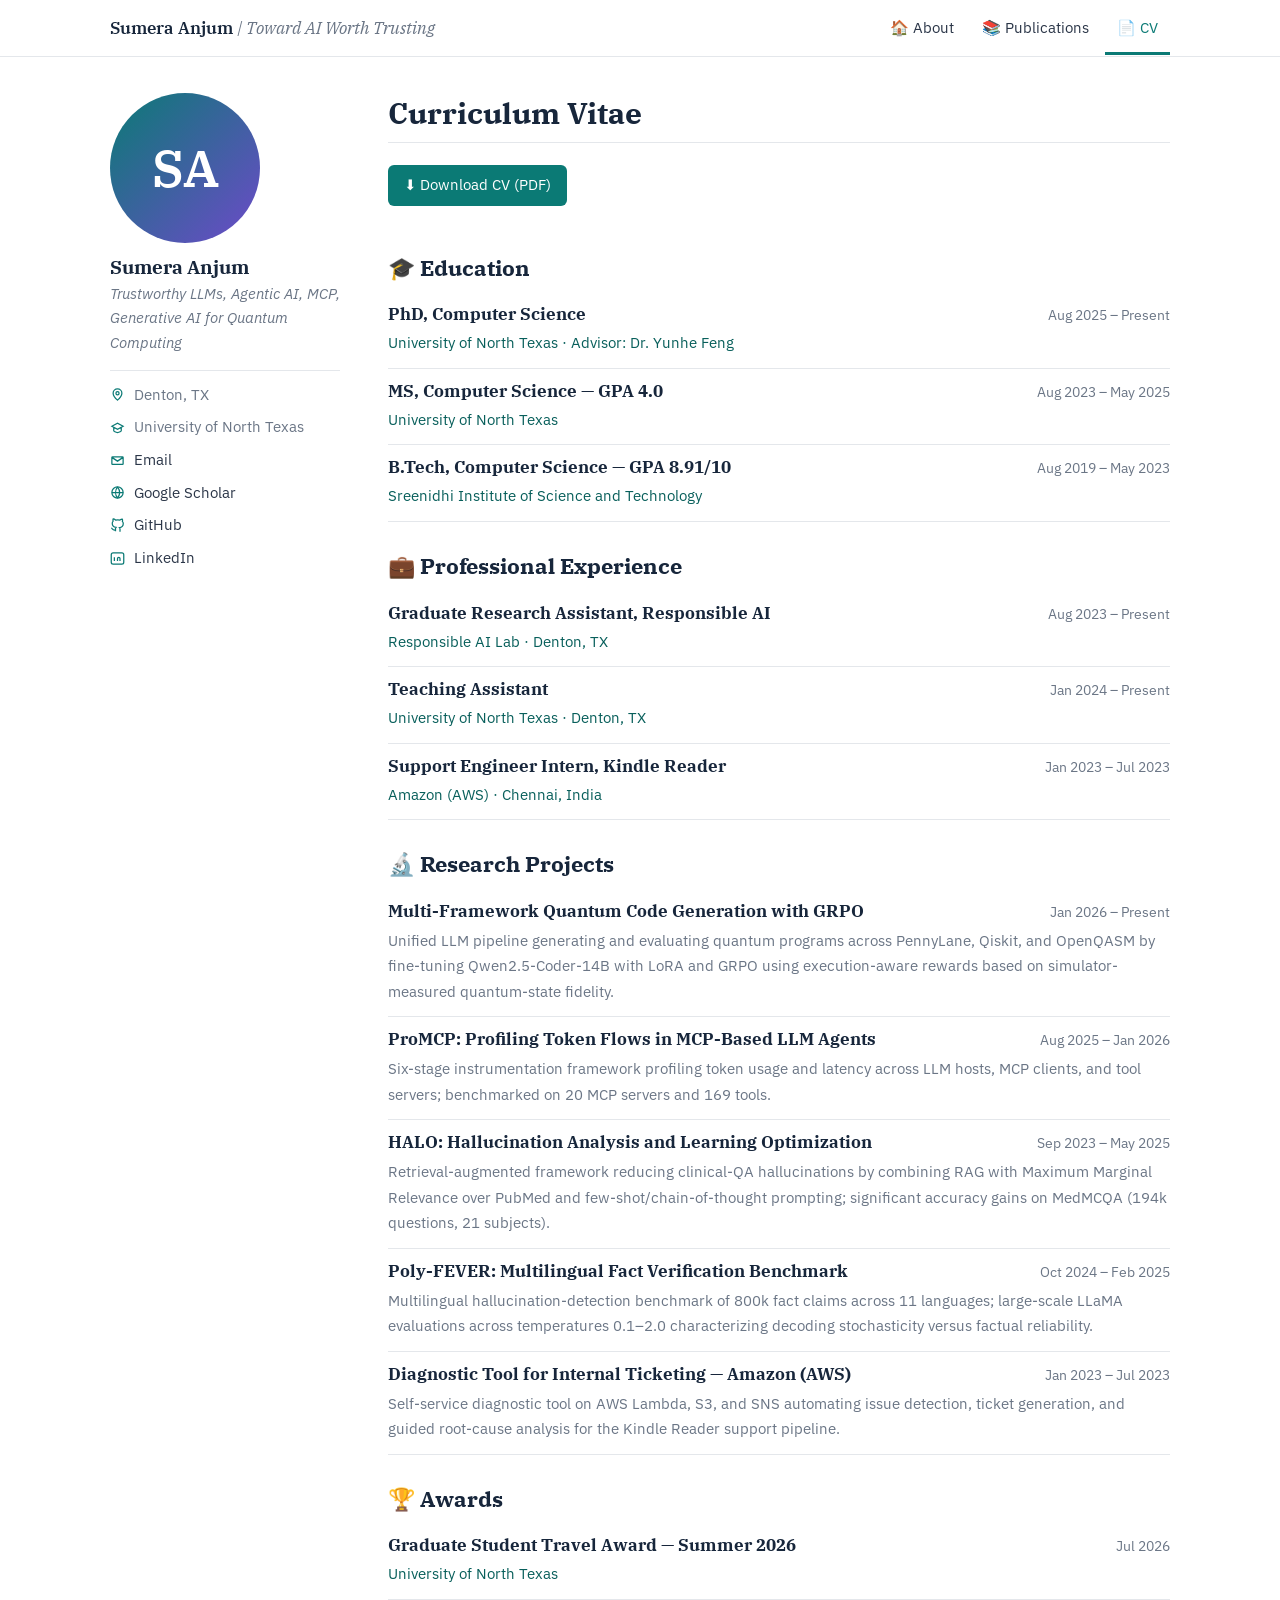
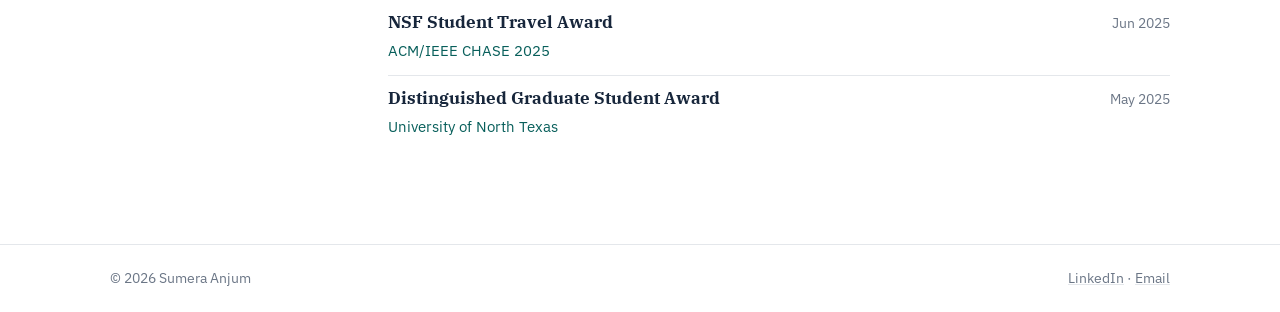
==== cv.html @ e19bd9b8 "Add files via upload" ====
<!DOCTYPE html>
<html lang="en">
<head>
<meta charset="UTF-8">
<meta name="viewport" content="width=device-width, initial-scale=1.0">
<title>CV — Sumera Anjum</title>
<link rel="preconnect" href="https://fonts.googleapis.com">
<link rel="preconnect" href="https://fonts.gstatic.com" crossorigin>
<link href="https://fonts.googleapis.com/css2?family=IBM+Plex+Serif:ital,wght@0,500;0,600;1,500&family=IBM+Plex+Sans:ital,wght@0,400;0,500;0,600;1,400&display=swap" rel="stylesheet">
<link rel="stylesheet" href="style.css">
</head>
<body>

<header class="masthead">
  <div class="masthead-inner">
    <a class="site-title" href="index.html">Sumera Anjum <span class="motto">| Toward AI Worth Trusting</span></a>
    <nav>
      <a href="index.html">🏠 About</a>
      <a href="publications.html">📚 Publications</a>
      <a href="cv.html" class="current">📄 CV</a>
    </nav>
  </div>
</header>

<div class="page">

  <aside class="author">
    <div class="avatar">SA</div>
    <h2>Sumera Anjum</h2>
    <p class="bio">Trustworthy LLMs, Agentic AI, MCP, Generative AI for Quantum Computing</p>
    <ul class="links">
      <li><svg viewBox="0 0 24 24"><path d="M12 21s7-6.1 7-11a7 7 0 10-14 0c0 4.9 7 11 7 11z"/><circle cx="12" cy="10" r="2.5"/></svg>Denton, TX</li>
      <li><svg viewBox="0 0 24 24"><path d="M3 10l9-5 9 5-9 5-9-5zM6 12v5c0 1 3 3 6 3s6-2 6-3v-5"/></svg>University of North Texas</li>
      <li><svg viewBox="0 0 24 24"><path d="M3 7l9 6 9-6M3 7v10a1 1 0 001 1h16a1 1 0 001-1V7M3 7a1 1 0 011-1h16a1 1 0 011 1"/></svg><a href="mailto:sumeraanjum@my.unt.edu">Email</a></li>
      <li><svg viewBox="0 0 24 24"><circle cx="12" cy="12" r="9"/><path d="M12 3a15 15 0 010 18M12 3a15 15 0 000 18M3 12h18"/></svg><a href="#">Google Scholar</a></li>
      <li><svg viewBox="0 0 24 24"><path d="M9 19c-5 1.5-5-2.5-7-3m14 6v-3.9a3.4 3.4 0 00-.9-2.6c3-.3 6.1-1.5 6.1-6.6a5.1 5.1 0 00-1.4-3.5 4.8 4.8 0 00-.1-3.5s-1.2-.4-3.8 1.4a13 13 0 00-7 0C6.3 1 5.1 1.4 5.1 1.4a4.8 4.8 0 00-.1 3.5A5.1 5.1 0 003.6 8.4c0 5.1 3.1 6.3 6.1 6.6a3.4 3.4 0 00-.9 2.6V21"/></svg><a href="#">GitHub</a></li>
      <li><svg viewBox="0 0 24 24"><rect x="2" y="3" width="20" height="18" rx="3"/><path d="M7 10v6M7 7h.01M12 16v-4a2 2 0 014 0v4"/></svg><a href="https://www.linkedin.com/in/sumera-anjum-30345b1b0/">LinkedIn</a></li>
    </ul>
  </aside>

  <main>
    <h1>Curriculum Vitae</h1>
    <a class="btn" href="files/Sumera_Anjum_CV.pdf">⬇ Download CV (PDF)</a>

    <h2>🎓 Education</h2>
    <div class="cv-item">
      <div class="cv-head"><h3>PhD, Computer Science</h3><span class="when">Aug 2025 – Present</span></div>
      <p class="where">University of North Texas · Advisor: Dr. Yunhe Feng</p>
    </div>
    <div class="cv-item">
      <div class="cv-head"><h3>MS, Computer Science — GPA 4.0</h3><span class="when">Aug 2023 – May 2025</span></div>
      <p class="where">University of North Texas</p>
    </div>
    <div class="cv-item">
      <div class="cv-head"><h3>B.Tech, Computer Science — GPA 8.91/10</h3><span class="when">Aug 2019 – May 2023</span></div>
      <p class="where">Sreenidhi Institute of Science and Technology</p>
    </div>

    <h2>💼 Professional Experience</h2>
    <div class="cv-item">
      <div class="cv-head"><h3>Graduate Research Assistant, Responsible AI</h3><span class="when">Aug 2023 – Present</span></div>
      <p class="where">Responsible AI Lab · Denton, TX</p>
    </div>
    <div class="cv-item">
      <div class="cv-head"><h3>Teaching Assistant</h3><span class="when">Jan 2024 – Present</span></div>
      <p class="where">University of North Texas · Denton, TX</p>
    </div>
    <div class="cv-item">
      <div class="cv-head"><h3>Support Engineer Intern, Kindle Reader</h3><span class="when">Jan 2023 – Jul 2023</span></div>
      <p class="where">Amazon (AWS) · Chennai, India</p>
    </div>

    <h2>🔬 Research Projects</h2>
    <div class="cv-item">
      <div class="cv-head"><h3>Multi-Framework Quantum Code Generation with GRPO</h3><span class="when">Jan 2026 – Present</span></div>
      <p>Unified LLM pipeline generating and evaluating quantum programs across PennyLane, Qiskit, and OpenQASM by fine-tuning Qwen2.5-Coder-14B with LoRA and GRPO using execution-aware rewards based on simulator-measured quantum-state fidelity.</p>
    </div>
    <div class="cv-item">
      <div class="cv-head"><h3>ProMCP: Profiling Token Flows in MCP-Based LLM Agents</h3><span class="when">Aug 2025 – Jan 2026</span></div>
      <p>Six-stage instrumentation framework profiling token usage and latency across LLM hosts, MCP clients, and tool servers; benchmarked on 20 MCP servers and 169 tools.</p>
    </div>
    <div class="cv-item">
      <div class="cv-head"><h3>HALO: Hallucination Analysis and Learning Optimization</h3><span class="when">Sep 2023 – May 2025</span></div>
      <p>Retrieval-augmented framework reducing clinical-QA hallucinations by combining RAG with Maximum Marginal Relevance over PubMed and few-shot/chain-of-thought prompting; significant accuracy gains on MedMCQA (194k questions, 21 subjects).</p>
    </div>
    <div class="cv-item">
      <div class="cv-head"><h3>Poly-FEVER: Multilingual Fact Verification Benchmark</h3><span class="when">Oct 2024 – Feb 2025</span></div>
      <p>Multilingual hallucination-detection benchmark of 800k fact claims across 11 languages; large-scale LLaMA evaluations across temperatures 0.1–2.0 characterizing decoding stochasticity versus factual reliability.</p>
    </div>
    <div class="cv-item">
      <div class="cv-head"><h3>Diagnostic Tool for Internal Ticketing — Amazon (AWS)</h3><span class="when">Jan 2023 – Jul 2023</span></div>
      <p>Self-service diagnostic tool on AWS Lambda, S3, and SNS automating issue detection, ticket generation, and guided root-cause analysis for the Kindle Reader support pipeline.</p>
    </div>

    <h2>🏆 Awards</h2>
    <div class="cv-item">
      <div class="cv-head"><h3>Graduate Student Travel Award — Summer 2026</h3><span class="when">Jul 2026</span></div>
      <p class="where">University of North Texas</p>
    </div>
    <div class="cv-item">
      <div class="cv-head"><h3>NSF Student Travel Award</h3><span class="when">Jun 2025</span></div>
      <p class="where">ACM/IEEE CHASE 2025</p>
    </div>
    <div class="cv-item">
      <div class="cv-head"><h3>Distinguished Graduate Student Award</h3><span class="when">May 2025</span></div>
      <p class="where">University of North Texas</p>
    </div>
  </main>
</div>

<footer>
  <div class="footer-inner">
    <span>© 2026 Sumera Anjum</span>
    <span><a href="https://www.linkedin.com/in/sumera-anjum-30345b1b0/">LinkedIn</a> · <a href="mailto:sumeraanjum@my.unt.edu">Email</a></span>
  </div>
</footer>

</body>
</html>
---- style.css ----
/* =========================================================
   AcademicPages-style layout, restyled for Sumera Anjum
   Palette: ink #17263B · teal #0B7A75 · violet #6D4AC9
   Type: IBM Plex Serif (headings) · IBM Plex Sans (body)
   ========================================================= */
:root{
  --ink:#17263B;
  --text:#2B3648;
  --muted:#6B7686;
  --line:#E4E7EB;
  --accent:#0B7A75;
  --accent-dark:#085F5B;
  --violet:#6D4AC9;
  --bg:#FFFFFF;
}
*{box-sizing:border-box;margin:0;padding:0}
html{scroll-behavior:smooth}
body{
  font-family:'IBM Plex Sans',-apple-system,system-ui,sans-serif;
  color:var(--text);background:var(--bg);
  font-size:16px;line-height:1.7;
}
a{color:var(--accent);text-decoration:none}
a:hover{color:var(--accent-dark);text-decoration:underline}
a:focus-visible{outline:2px solid var(--violet);outline-offset:2px;border-radius:2px}
h1,h2,h3{font-family:'IBM Plex Serif',Georgia,serif;color:var(--ink);line-height:1.3}

/* ---------- masthead (top nav) ---------- */
.masthead{border-bottom:1px solid var(--line);position:sticky;top:0;background:rgba(255,255,255,.95);backdrop-filter:blur(6px);z-index:20}
.masthead-inner{max-width:1100px;margin:0 auto;padding:0 20px;display:flex;align-items:center;flex-wrap:wrap;min-height:56px}
.site-title{font-family:'IBM Plex Serif',serif;font-weight:600;font-size:17px;color:var(--ink);margin-right:auto;padding:12px 0}
.site-title:hover{color:var(--accent);text-decoration:none}
.site-title .motto{color:var(--muted);font-weight:400;font-style:italic}
.masthead nav{display:flex;gap:4px;flex-wrap:wrap}
.masthead nav a{color:var(--text);font-size:15px;padding:14px 12px;display:block}
.masthead nav a:hover{color:var(--accent);text-decoration:none}
.masthead nav a.current{color:var(--accent);box-shadow:inset 0 -3px 0 var(--accent)}

/* ---------- page grid: sidebar + content ---------- */
.page{max-width:1100px;margin:0 auto;padding:36px 20px 72px;
  display:grid;grid-template-columns:230px 1fr;gap:48px;align-items:start}
@media(max-width:800px){.page{grid-template-columns:1fr;gap:32px}}

/* ---------- author sidebar ---------- */
.author{position:sticky;top:80px;font-size:14.5px}
@media(max-width:800px){.author{position:static;display:grid;grid-template-columns:auto 1fr;gap:0 20px;align-items:center}
  .author .links{grid-column:1/-1}}
.author .avatar{width:150px;height:150px;border-radius:50%;overflow:hidden;margin-bottom:12px;
  background:linear-gradient(135deg,var(--accent),var(--violet));
  display:flex;align-items:center;justify-content:center;
  color:#fff;font-family:'IBM Plex Serif',serif;font-size:52px;font-weight:600}
.author .avatar img{width:100%;height:100%;object-fit:cover;display:block}
.author h2{font-size:19px;margin-bottom:2px}
.author .bio{color:var(--muted);font-style:italic;margin-bottom:14px}
.author .links{list-style:none;border-top:1px solid var(--line);padding-top:12px;display:grid;gap:8px}
.author .links li{display:flex;gap:9px;align-items:center;color:var(--muted)}
.author .links svg{width:15px;height:15px;flex:none;stroke:var(--accent);fill:none;stroke-width:2}
.author .links a{color:var(--text)}
.author .links a:hover{color:var(--accent)}

/* ---------- content ---------- */
main h1{font-size:30px;margin-bottom:18px;padding-bottom:10px;border-bottom:1px solid var(--line)}
main h2{font-size:22px;margin:30px 0 10px}
main h2 .emoji{margin-right:6px}
main p{margin-bottom:14px}
main strong{color:var(--ink)}
main em{color:var(--muted)}
blockquote{border-left:3px solid var(--violet);padding:6px 16px;color:var(--muted);font-style:italic;margin:22px 0;background:#FAF9FD;border-radius:0 6px 6px 0}

/* news list */
ul.news{list-style:none;display:grid;gap:9px;margin:8px 0 4px}
ul.news li{padding-left:2px}
ul.news b{color:var(--ink)}

/* publications */
.pub{border:1px solid var(--line);border-left:4px solid var(--accent);border-radius:6px;padding:16px 18px;margin-bottom:14px}
.pub.preprint{border-left-color:var(--violet)}
.pub.review{border-left-color:#B8C0CA}
.pub h3{font-size:17px;margin-bottom:4px}
.pub .authors{font-size:14.5px;color:var(--muted)}
.pub .authors b{color:var(--ink)}
.pub .venue{font-size:13.5px;color:var(--accent-dark);font-weight:600;margin-top:4px}
.pub.preprint .venue{color:var(--violet)}
.pub.review .venue{color:var(--muted)}

/* cv page */
.cv-item{padding:12px 0;border-bottom:1px solid var(--line)}
.cv-item:last-child{border-bottom:none}
.cv-head{display:flex;justify-content:space-between;gap:14px;flex-wrap:wrap;align-items:baseline}
.cv-item h3{font-size:16.5px}
.cv-item .when{font-size:13.5px;color:var(--muted);white-space:nowrap}
.cv-item .where{font-size:14.5px;color:var(--accent-dark)}
.cv-item p{font-size:15px;color:var(--muted);margin:4px 0 0}
.btn{display:inline-block;background:var(--accent);color:#fff;padding:8px 16px;border-radius:6px;font-size:14.5px;margin:4px 0 18px}
.btn:hover{background:var(--accent-dark);color:#fff;text-decoration:none}

/* ---------- footer ---------- */
footer{border-top:1px solid var(--line);margin-top:20px}
.footer-inner{max-width:1100px;margin:0 auto;padding:22px 20px;font-size:13.5px;color:var(--muted);
  display:flex;justify-content:space-between;gap:12px;flex-wrap:wrap}
footer a{color:var(--muted);text-decoration:underline;text-decoration-color:var(--line)}
footer a:hover{color:var(--accent)}
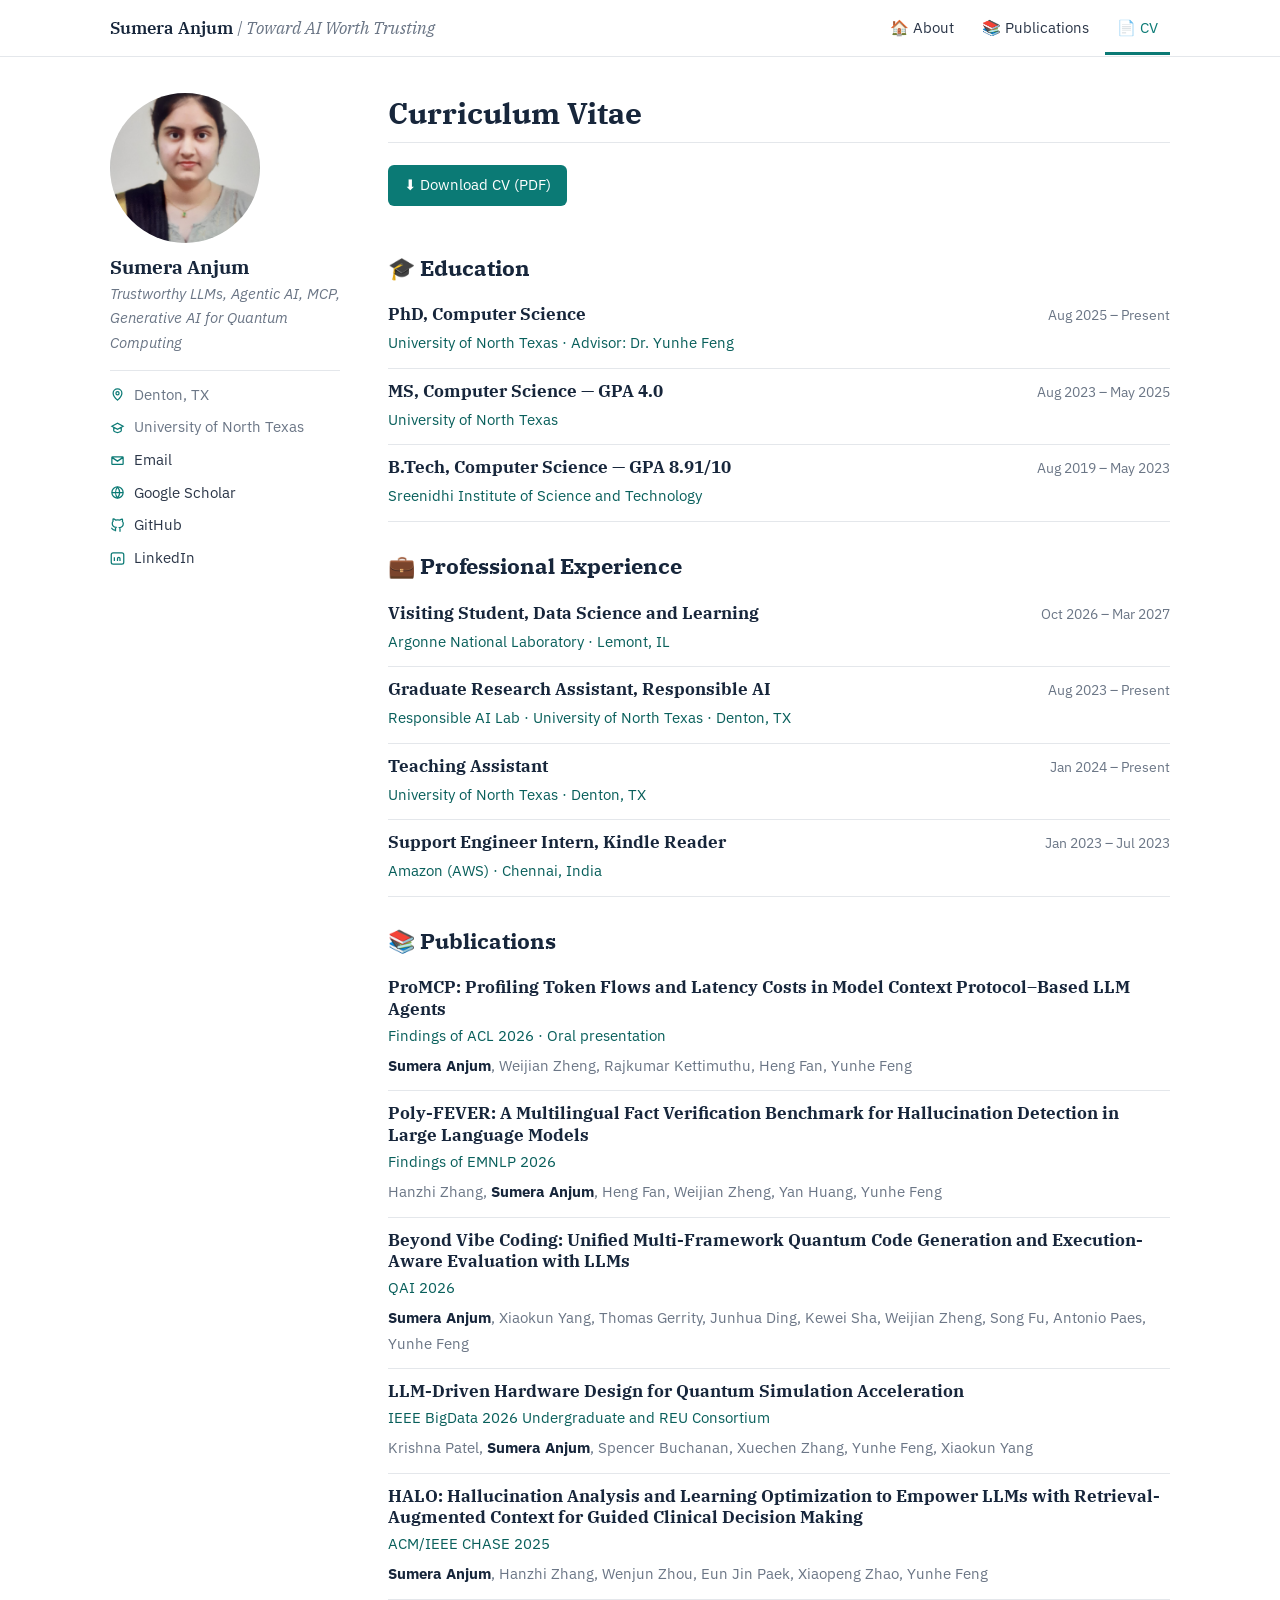
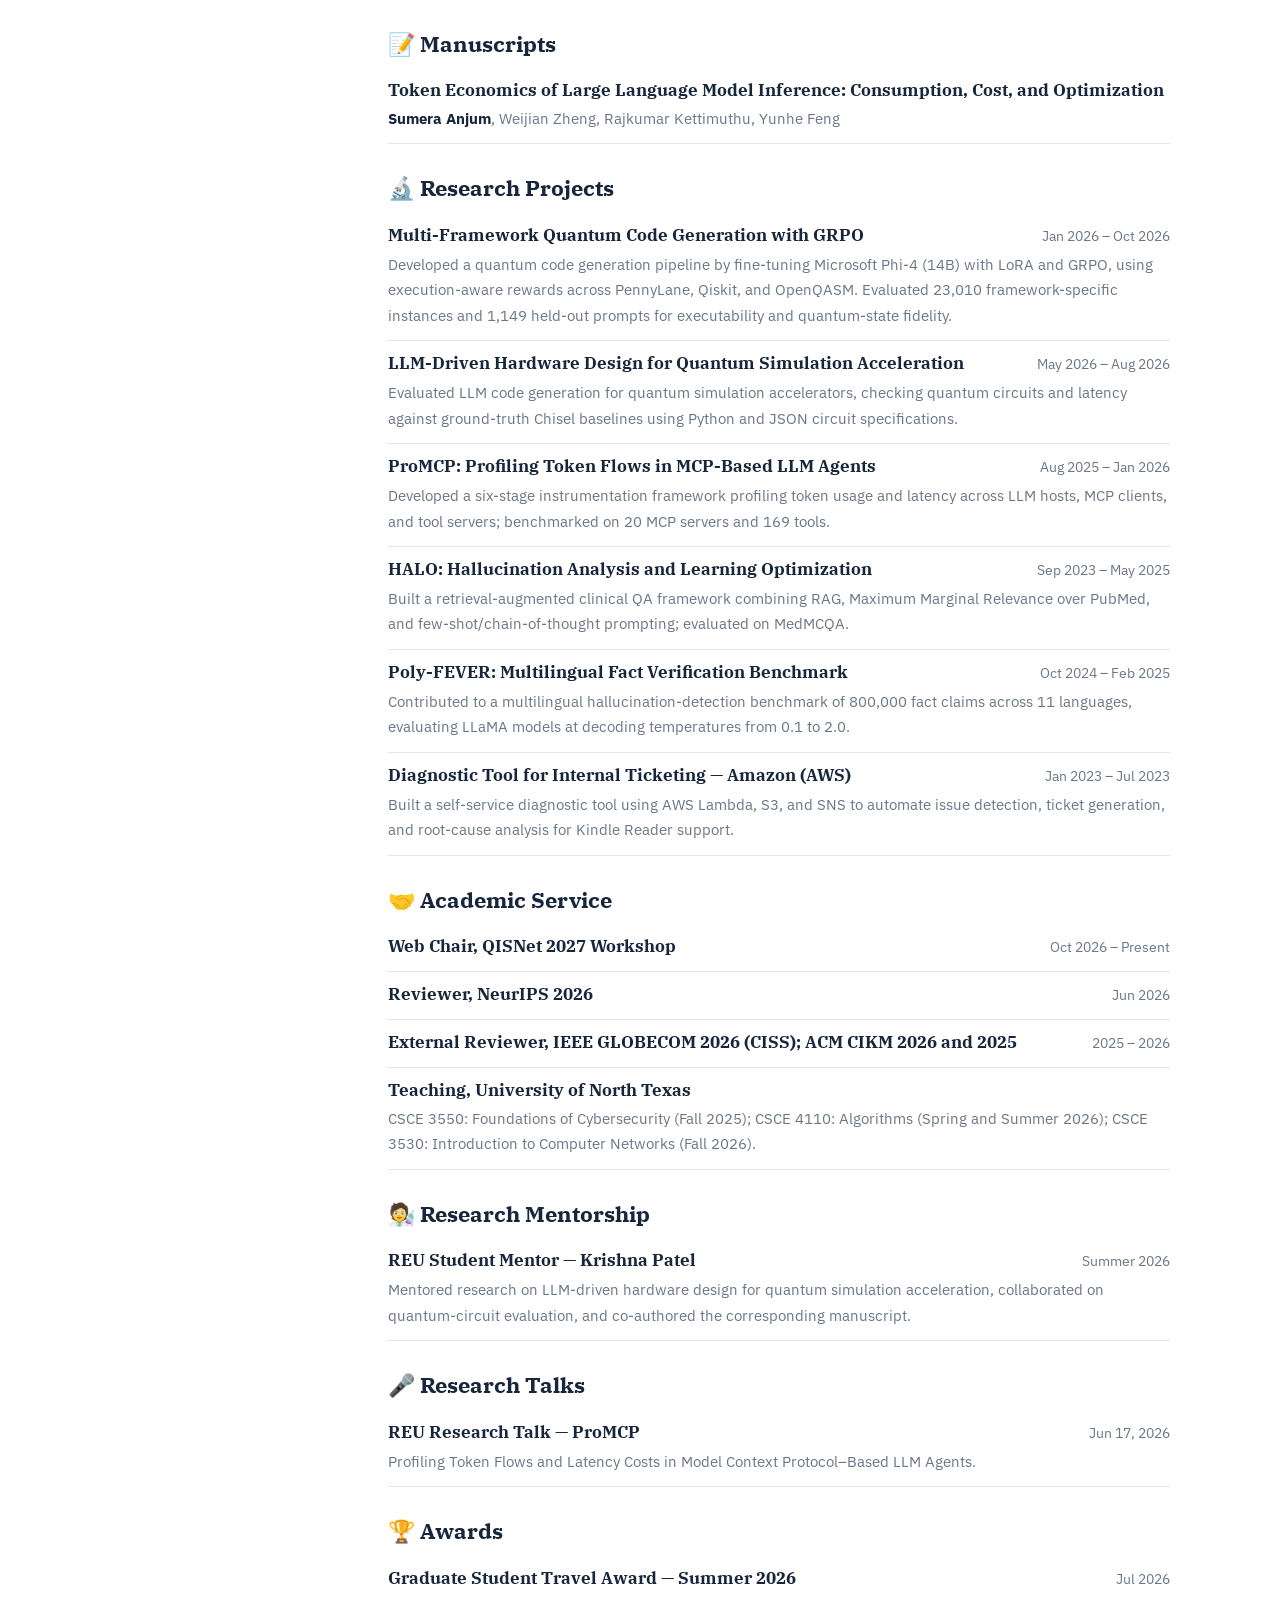
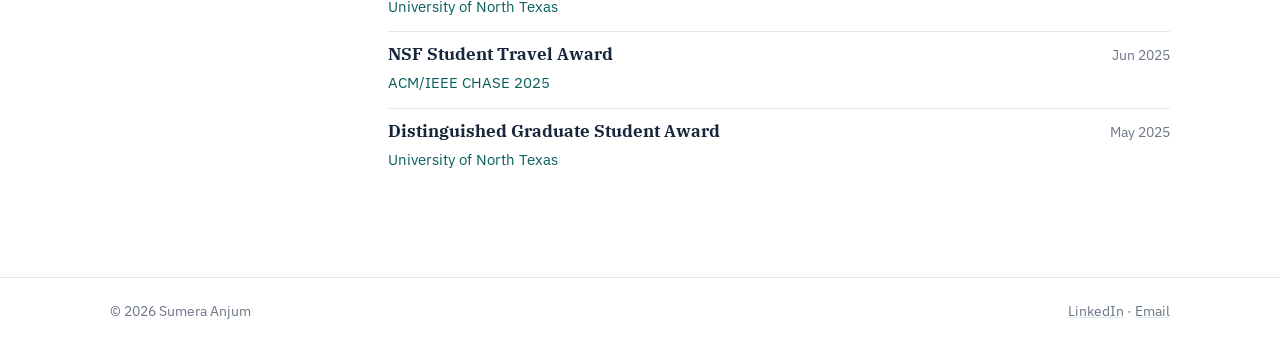
==== commit 39d84bad: "Revise CV with recent updates and new sections Updated the CV with new professional experience, publ" ====
--- a/cv.html
+++ b/cv.html
@@ -10,110 +10,59 @@
 <link rel="stylesheet" href="style.css">
 </head>
 <body>
-
-<header class="masthead">
-  <div class="masthead-inner">
-    <a class="site-title" href="index.html">Sumera Anjum <span class="motto">| Toward AI Worth Trusting</span></a>
-    <nav>
-      <a href="index.html">🏠 About</a>
-      <a href="publications.html">📚 Publications</a>
-      <a href="cv.html" class="current">📄 CV</a>
-    </nav>
-  </div>
-</header>
-
+<header class="masthead"><div class="masthead-inner"><a class="site-title" href="index.html">Sumera Anjum <span class="motto">| Toward AI Worth Trusting</span></a><nav><a href="index.html">🏠 About</a><a href="publications.html">📚 Publications</a><a href="cv.html" class="current">📄 CV</a></nav></div></header>
 <div class="page">
-
-  <aside class="author">
-    <div class="avatar">SA</div>
-    <h2>Sumera Anjum</h2>
-    <p class="bio">Trustworthy LLMs, Agentic AI, MCP, Generative AI for Quantum Computing</p>
-    <ul class="links">
-      <li><svg viewBox="0 0 24 24"><path d="M12 21s7-6.1 7-11a7 7 0 10-14 0c0 4.9 7 11 7 11z"/><circle cx="12" cy="10" r="2.5"/></svg>Denton, TX</li>
-      <li><svg viewBox="0 0 24 24"><path d="M3 10l9-5 9 5-9 5-9-5zM6 12v5c0 1 3 3 6 3s6-2 6-3v-5"/></svg>University of North Texas</li>
-      <li><svg viewBox="0 0 24 24"><path d="M3 7l9 6 9-6M3 7v10a1 1 0 001 1h16a1 1 0 001-1V7M3 7a1 1 0 011-1h16a1 1 0 011 1"/></svg><a href="mailto:sumeraanjum@my.unt.edu">Email</a></li>
-      <li><svg viewBox="0 0 24 24"><circle cx="12" cy="12" r="9"/><path d="M12 3a15 15 0 010 18M12 3a15 15 0 000 18M3 12h18"/></svg><a href="#">Google Scholar</a></li>
-      <li><svg viewBox="0 0 24 24"><path d="M9 19c-5 1.5-5-2.5-7-3m14 6v-3.9a3.4 3.4 0 00-.9-2.6c3-.3 6.1-1.5 6.1-6.6a5.1 5.1 0 00-1.4-3.5 4.8 4.8 0 00-.1-3.5s-1.2-.4-3.8 1.4a13 13 0 00-7 0C6.3 1 5.1 1.4 5.1 1.4a4.8 4.8 0 00-.1 3.5A5.1 5.1 0 003.6 8.4c0 5.1 3.1 6.3 6.1 6.6a3.4 3.4 0 00-.9 2.6V21"/></svg><a href="#">GitHub</a></li>
-      <li><svg viewBox="0 0 24 24"><rect x="2" y="3" width="20" height="18" rx="3"/><path d="M7 10v6M7 7h.01M12 16v-4a2 2 0 014 0v4"/></svg><a href="https://www.linkedin.com/in/sumera-anjum-30345b1b0/">LinkedIn</a></li>
-    </ul>
-  </aside>
-
-  <main>
-    <h1>Curriculum Vitae</h1>
-    <a class="btn" href="files/Sumera_Anjum_CV.pdf">⬇ Download CV (PDF)</a>
-
-    <h2>🎓 Education</h2>
-    <div class="cv-item">
-      <div class="cv-head"><h3>PhD, Computer Science</h3><span class="when">Aug 2025 – Present</span></div>
-      <p class="where">University of North Texas · Advisor: Dr. Yunhe Feng</p>
-    </div>
-    <div class="cv-item">
-      <div class="cv-head"><h3>MS, Computer Science — GPA 4.0</h3><span class="when">Aug 2023 – May 2025</span></div>
-      <p class="where">University of North Texas</p>
-    </div>
-    <div class="cv-item">
-      <div class="cv-head"><h3>B.Tech, Computer Science — GPA 8.91/10</h3><span class="when">Aug 2019 – May 2023</span></div>
-      <p class="where">Sreenidhi Institute of Science and Technology</p>
-    </div>
-
-    <h2>💼 Professional Experience</h2>
-    <div class="cv-item">
-      <div class="cv-head"><h3>Graduate Research Assistant, Responsible AI</h3><span class="when">Aug 2023 – Present</span></div>
-      <p class="where">Responsible AI Lab · Denton, TX</p>
-    </div>
-    <div class="cv-item">
-      <div class="cv-head"><h3>Teaching Assistant</h3><span class="when">Jan 2024 – Present</span></div>
-      <p class="where">University of North Texas · Denton, TX</p>
-    </div>
-    <div class="cv-item">
-      <div class="cv-head"><h3>Support Engineer Intern, Kindle Reader</h3><span class="when">Jan 2023 – Jul 2023</span></div>
-      <p class="where">Amazon (AWS) · Chennai, India</p>
-    </div>
-
-    <h2>🔬 Research Projects</h2>
-    <div class="cv-item">
-      <div class="cv-head"><h3>Multi-Framework Quantum Code Generation with GRPO</h3><span class="when">Jan 2026 – Present</span></div>
-      <p>Unified LLM pipeline generating and evaluating quantum programs across PennyLane, Qiskit, and OpenQASM by fine-tuning Qwen2.5-Coder-14B with LoRA and GRPO using execution-aware rewards based on simulator-measured quantum-state fidelity.</p>
-    </div>
-    <div class="cv-item">
-      <div class="cv-head"><h3>ProMCP: Profiling Token Flows in MCP-Based LLM Agents</h3><span class="when">Aug 2025 – Jan 2026</span></div>
-      <p>Six-stage instrumentation framework profiling token usage and latency across LLM hosts, MCP clients, and tool servers; benchmarked on 20 MCP servers and 169 tools.</p>
-    </div>
-    <div class="cv-item">
-      <div class="cv-head"><h3>HALO: Hallucination Analysis and Learning Optimization</h3><span class="when">Sep 2023 – May 2025</span></div>
-      <p>Retrieval-augmented framework reducing clinical-QA hallucinations by combining RAG with Maximum Marginal Relevance over PubMed and few-shot/chain-of-thought prompting; significant accuracy gains on MedMCQA (194k questions, 21 subjects).</p>
-    </div>
-    <div class="cv-item">
-      <div class="cv-head"><h3>Poly-FEVER: Multilingual Fact Verification Benchmark</h3><span class="when">Oct 2024 – Feb 2025</span></div>
-      <p>Multilingual hallucination-detection benchmark of 800k fact claims across 11 languages; large-scale LLaMA evaluations across temperatures 0.1–2.0 characterizing decoding stochasticity versus factual reliability.</p>
-    </div>
-    <div class="cv-item">
-      <div class="cv-head"><h3>Diagnostic Tool for Internal Ticketing — Amazon (AWS)</h3><span class="when">Jan 2023 – Jul 2023</span></div>
-      <p>Self-service diagnostic tool on AWS Lambda, S3, and SNS automating issue detection, ticket generation, and guided root-cause analysis for the Kindle Reader support pipeline.</p>
-    </div>
-
-    <h2>🏆 Awards</h2>
-    <div class="cv-item">
-      <div class="cv-head"><h3>Graduate Student Travel Award — Summer 2026</h3><span class="when">Jul 2026</span></div>
-      <p class="where">University of North Texas</p>
-    </div>
-    <div class="cv-item">
-      <div class="cv-head"><h3>NSF Student Travel Award</h3><span class="when">Jun 2025</span></div>
-      <p class="where">ACM/IEEE CHASE 2025</p>
-    </div>
-    <div class="cv-item">
-      <div class="cv-head"><h3>Distinguished Graduate Student Award</h3><span class="when">May 2025</span></div>
-      <p class="where">University of North Texas</p>
-    </div>
-  </main>
-</div>
-
-<footer>
-  <div class="footer-inner">
-    <span>© 2026 Sumera Anjum</span>
-    <span><a href="https://www.linkedin.com/in/sumera-anjum-30345b1b0/">LinkedIn</a> · <a href="mailto:sumeraanjum@my.unt.edu">Email</a></span>
-  </div>
-</footer>
-
-</body>
-</html>
+<aside class="author">
+<div class="avatar"><img src="images/SAnjum.png" alt="Sumera Anjum"></div>
+<h2>Sumera Anjum</h2><p class="bio">Trustworthy LLMs, Agentic AI, MCP, Generative AI for Quantum Computing</p>
+<ul class="links">
+<li><svg viewBox="0 0 24 24"><path d="M12 21s7-6.1 7-11a7 7 0 10-14 0c0 4.9 7 11 7 11z"/><circle cx="12" cy="10" r="2.5"/></svg>Denton, TX</li>
+<li><svg viewBox="0 0 24 24"><path d="M3 10l9-5 9 5-9 5-9-5zM6 12v5c0 1 3 3 6 3s6-2 6-3v-5"/></svg>University of North Texas</li>
+<li><svg viewBox="0 0 24 24"><path d="M3 7l9 6 9-6M3 7v10a1 1 0 001 1h16a1 1 0 001-1V7M3 7a1 1 0 011-1h16a1 1 0 011 1"/></svg><a href="mailto:sumeraanjum@my.unt.edu">Email</a></li>
+<li><svg viewBox="0 0 24 24"><circle cx="12" cy="12" r="9"/><path d="M12 3a15 15 0 010 18M12 3a15 15 0 000 18M3 12h18"/></svg><a href="https://scholar.google.com/citations?user=a0jfZgEAAAAJ&amp;hl=en">Google Scholar</a></li>
+<li><svg viewBox="0 0 24 24"><path d="M9 19c-5 1.5-5-2.5-7-3m14 6v-3.9a3.4 3.4 0 00-.9-2.6c3-.3 6.1-1.5 6.1-6.6a5.1 5.1 0 00-1.4-3.5 4.8 4.8 0 00-.1-3.5s-1.2-.4-3.8 1.4a13 13 0 00-7 0C6.3 1 5.1 1.4 5.1 1.4a4.8 4.8 0 00-.1 3.5A5.1 5.1 0 003.6 8.4c0 5.1 3.1 6.3 6.1 6.6a3.4 3.4 0 00-.9 2.6V21"/></svg><a href="https://github.com/sumera21">GitHub</a></li>
+<li><svg viewBox="0 0 24 24"><rect x="2" y="3" width="20" height="18" rx="3"/><path d="M7 10v6M7 7h.01M12 16v-4a2 2 0 014 0v4"/></svg><a href="https://www.linkedin.com/in/sumera-anjum-30345b1b0/">LinkedIn</a></li>
+</ul></aside>
+<main>
+<h1>Curriculum Vitae</h1>
+<a class="btn" href="files/Sumera_Anjum_CV.pdf">⬇ Download CV (PDF)</a>
+<h2>🎓 Education</h2>
+<div class="cv-item"><div class="cv-head"><h3>PhD, Computer Science</h3><span class="when">Aug 2025 – Present</span></div><p class="where">University of North Texas · Advisor: Dr. Yunhe Feng</p></div>
+<div class="cv-item"><div class="cv-head"><h3>MS, Computer Science — GPA 4.0</h3><span class="when">Aug 2023 – May 2025</span></div><p class="where">University of North Texas</p></div>
+<div class="cv-item"><div class="cv-head"><h3>B.Tech, Computer Science — GPA 8.91/10</h3><span class="when">Aug 2019 – May 2023</span></div><p class="where">Sreenidhi Institute of Science and Technology</p></div>
+<h2>💼 Professional Experience</h2>
+<div class="cv-item"><div class="cv-head"><h3>Visiting Student, Data Science and Learning</h3><span class="when">Oct 2026 – Mar 2027</span></div><p class="where">Argonne National Laboratory · Lemont, IL</p></div>
+<div class="cv-item"><div class="cv-head"><h3>Graduate Research Assistant, Responsible AI</h3><span class="when">Aug 2023 – Present</span></div><p class="where">Responsible AI Lab · University of North Texas · Denton, TX</p></div>
+<div class="cv-item"><div class="cv-head"><h3>Teaching Assistant</h3><span class="when">Jan 2024 – Present</span></div><p class="where">University of North Texas · Denton, TX</p></div>
+<div class="cv-item"><div class="cv-head"><h3>Support Engineer Intern, Kindle Reader</h3><span class="when">Jan 2023 – Jul 2023</span></div><p class="where">Amazon (AWS) · Chennai, India</p></div>
+<h2>📚 Publications</h2>
+<div class="cv-item"><h3>ProMCP: Profiling Token Flows and Latency Costs in Model Context Protocol–Based LLM Agents</h3><p class="where">Findings of ACL 2026 · Oral presentation</p><p><strong>Sumera Anjum</strong>, Weijian Zheng, Rajkumar Kettimuthu, Heng Fan, Yunhe Feng</p></div>
+<div class="cv-item"><h3>Poly-FEVER: A Multilingual Fact Verification Benchmark for Hallucination Detection in Large Language Models</h3><p class="where">Findings of EMNLP 2026</p><p>Hanzhi Zhang, <strong>Sumera Anjum</strong>, Heng Fan, Weijian Zheng, Yan Huang, Yunhe Feng</p></div>
+<div class="cv-item"><h3>Beyond Vibe Coding: Unified Multi-Framework Quantum Code Generation and Execution-Aware Evaluation with LLMs</h3><p class="where">QAI 2026</p><p><strong>Sumera Anjum</strong>, Xiaokun Yang, Thomas Gerrity, Junhua Ding, Kewei Sha, Weijian Zheng, Song Fu, Antonio Paes, Yunhe Feng</p></div>
+<div class="cv-item"><h3>LLM-Driven Hardware Design for Quantum Simulation Acceleration</h3><p class="where">IEEE BigData 2026 Undergraduate and REU Consortium</p><p>Krishna Patel, <strong>Sumera Anjum</strong>, Spencer Buchanan, Xuechen Zhang, Yunhe Feng, Xiaokun Yang</p></div>
+<div class="cv-item"><h3>HALO: Hallucination Analysis and Learning Optimization to Empower LLMs with Retrieval-Augmented Context for Guided Clinical Decision Making</h3><p class="where">ACM/IEEE CHASE 2025</p><p><strong>Sumera Anjum</strong>, Hanzhi Zhang, Wenjun Zhou, Eun Jin Paek, Xiaopeng Zhao, Yunhe Feng</p></div>
+<h2>📝 Manuscripts</h2>
+<div class="cv-item"><h3>Token Economics of Large Language Model Inference: Consumption, Cost, and Optimization</h3><p><strong>Sumera Anjum</strong>, Weijian Zheng, Rajkumar Kettimuthu, Yunhe Feng</p></div>
+<h2>🔬 Research Projects</h2>
+<div class="cv-item"><div class="cv-head"><h3>Multi-Framework Quantum Code Generation with GRPO</h3><span class="when">Jan 2026 – Oct 2026</span></div><p>Developed a quantum code generation pipeline by fine-tuning Microsoft Phi-4 (14B) with LoRA and GRPO, using execution-aware rewards across PennyLane, Qiskit, and OpenQASM. Evaluated 23,010 framework-specific instances and 1,149 held-out prompts for executability and quantum-state fidelity.</p></div>
+<div class="cv-item"><div class="cv-head"><h3>LLM-Driven Hardware Design for Quantum Simulation Acceleration</h3><span class="when">May 2026 – Aug 2026</span></div><p>Evaluated LLM code generation for quantum simulation accelerators, checking quantum circuits and latency against ground-truth Chisel baselines using Python and JSON circuit specifications.</p></div>
+<div class="cv-item"><div class="cv-head"><h3>ProMCP: Profiling Token Flows in MCP-Based LLM Agents</h3><span class="when">Aug 2025 – Jan 2026</span></div><p>Developed a six-stage instrumentation framework profiling token usage and latency across LLM hosts, MCP clients, and tool servers; benchmarked on 20 MCP servers and 169 tools.</p></div>
+<div class="cv-item"><div class="cv-head"><h3>HALO: Hallucination Analysis and Learning Optimization</h3><span class="when">Sep 2023 – May 2025</span></div><p>Built a retrieval-augmented clinical QA framework combining RAG, Maximum Marginal Relevance over PubMed, and few-shot/chain-of-thought prompting; evaluated on MedMCQA.</p></div>
+<div class="cv-item"><div class="cv-head"><h3>Poly-FEVER: Multilingual Fact Verification Benchmark</h3><span class="when">Oct 2024 – Feb 2025</span></div><p>Contributed to a multilingual hallucination-detection benchmark of 800,000 fact claims across 11 languages, evaluating LLaMA models at decoding temperatures from 0.1 to 2.0.</p></div>
+<div class="cv-item"><div class="cv-head"><h3>Diagnostic Tool for Internal Ticketing — Amazon (AWS)</h3><span class="when">Jan 2023 – Jul 2023</span></div><p>Built a self-service diagnostic tool using AWS Lambda, S3, and SNS to automate issue detection, ticket generation, and root-cause analysis for Kindle Reader support.</p></div>
+<h2>🤝 Academic Service</h2>
+<div class="cv-item"><div class="cv-head"><h3>Web Chair, QISNet 2027 Workshop</h3><span class="when">Oct 2026 – Present</span></div></div>
+<div class="cv-item"><div class="cv-head"><h3>Reviewer, NeurIPS 2026</h3><span class="when">Jun 2026</span></div></div>
+<div class="cv-item"><div class="cv-head"><h3>External Reviewer, IEEE GLOBECOM 2026 (CISS); ACM CIKM 2026 and 2025</h3><span class="when">2025 – 2026</span></div></div>
+<div class="cv-item"><h3>Teaching, University of North Texas</h3><p>CSCE 3550: Foundations of Cybersecurity (Fall 2025); CSCE 4110: Algorithms (Spring and Summer 2026); CSCE 3530: Introduction to Computer Networks (Fall 2026).</p></div>
+<h2>🧑‍🔬 Research Mentorship</h2>
+<div class="cv-item"><div class="cv-head"><h3>REU Student Mentor — Krishna Patel</h3><span class="when">Summer 2026</span></div><p>Mentored research on LLM-driven hardware design for quantum simulation acceleration, collaborated on quantum-circuit evaluation, and co-authored the corresponding manuscript.</p></div>
+<h2>🎤 Research Talks</h2>
+<div class="cv-item"><div class="cv-head"><h3>REU Research Talk — ProMCP</h3><span class="when">Jun 17, 2026</span></div><p>Profiling Token Flows and Latency Costs in Model Context Protocol–Based LLM Agents.</p></div>
+<h2>🏆 Awards</h2>
+<div class="cv-item"><div class="cv-head"><h3>Graduate Student Travel Award — Summer 2026</h3><span class="when">Jul 2026</span></div><p class="where">University of North Texas</p></div>
+<div class="cv-item"><div class="cv-head"><h3>NSF Student Travel Award</h3><span class="when">Jun 2025</span></div><p class="where">ACM/IEEE CHASE 2025</p></div>
+<div class="cv-item"><div class="cv-head"><h3>Distinguished Graduate Student Award</h3><span class="when">May 2025</span></div><p class="where">University of North Texas</p></div>
+</main></div>
+<footer><div class="footer-inner"><span>© 2026 Sumera Anjum</span><span><a href="https://www.linkedin.com/in/sumera-anjum-30345b1b0/">LinkedIn</a> · <a href="mailto:sumeraanjum@my.unt.edu">Email</a></span></div></footer>
+</body></html>
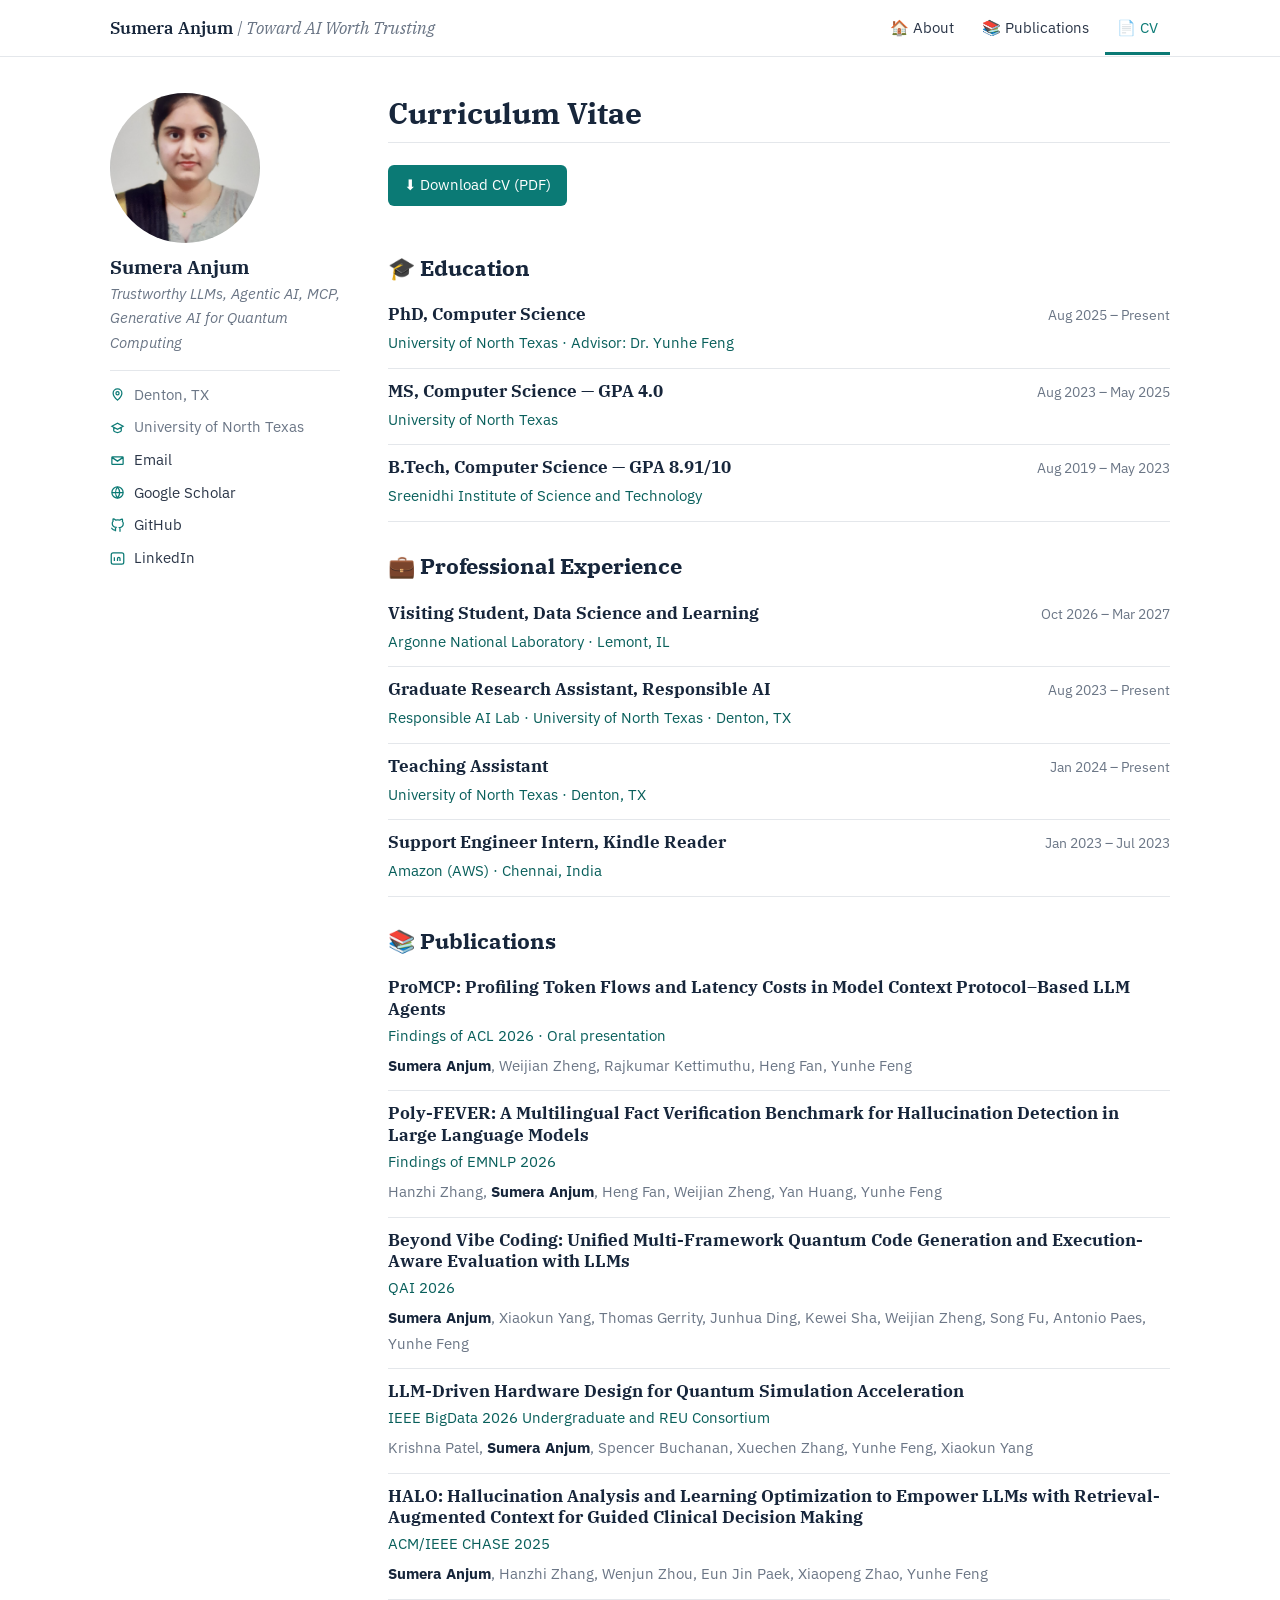
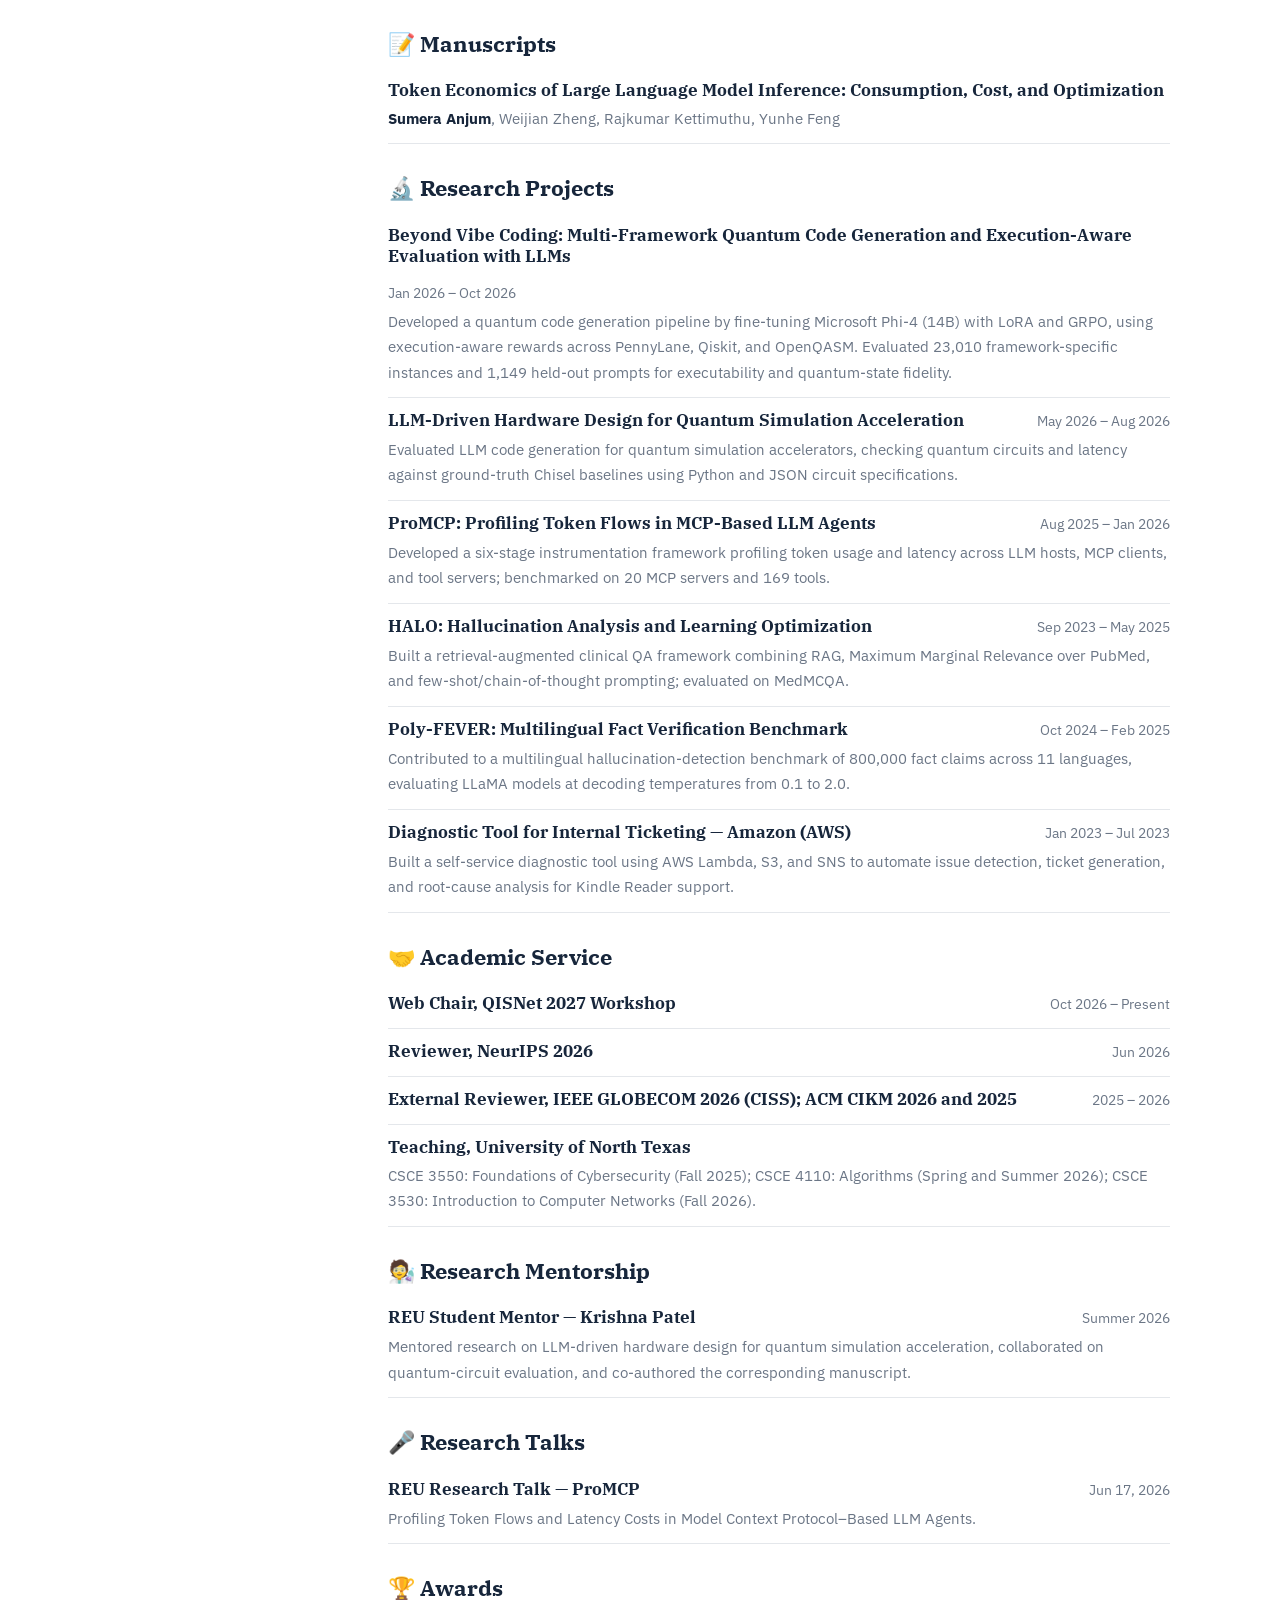
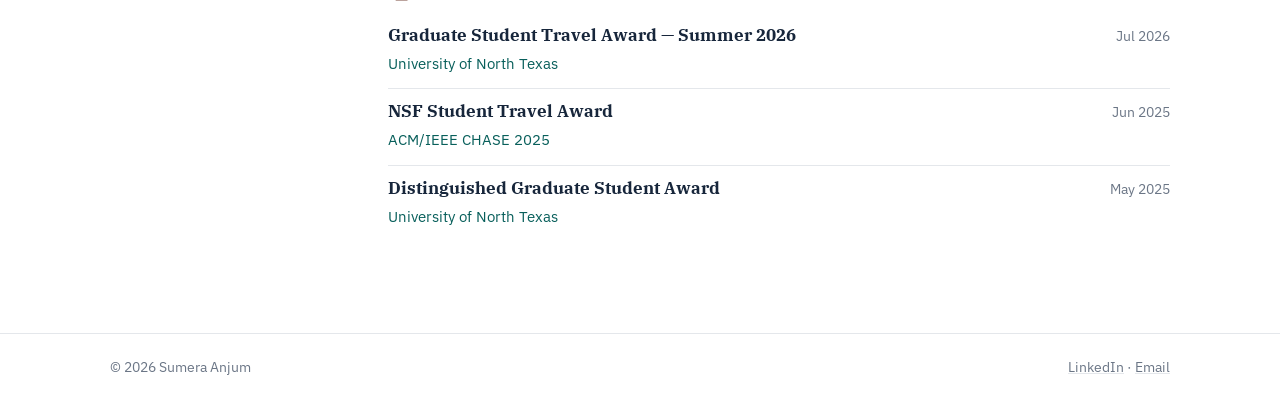
==== commit d99331d1: "Add new research project on quantum code generation" ====
--- a/cv.html
+++ b/cv.html
@@ -44,7 +44,7 @@
 <h2>📝 Manuscripts</h2>
 <div class="cv-item"><h3>Token Economics of Large Language Model Inference: Consumption, Cost, and Optimization</h3><p><strong>Sumera Anjum</strong>, Weijian Zheng, Rajkumar Kettimuthu, Yunhe Feng</p></div>
 <h2>🔬 Research Projects</h2>
-<div class="cv-item"><div class="cv-head"><h3>Multi-Framework Quantum Code Generation with GRPO</h3><span class="when">Jan 2026 – Oct 2026</span></div><p>Developed a quantum code generation pipeline by fine-tuning Microsoft Phi-4 (14B) with LoRA and GRPO, using execution-aware rewards across PennyLane, Qiskit, and OpenQASM. Evaluated 23,010 framework-specific instances and 1,149 held-out prompts for executability and quantum-state fidelity.</p></div>
+<div class="cv-item"><div class="cv-head"><h3>Beyond Vibe Coding: Multi-Framework Quantum Code Generation and Execution-Aware Evaluation with LLMs</h3><span class="when">Jan 2026 – Oct 2026</span></div><p>Developed a quantum code generation pipeline by fine-tuning Microsoft Phi-4 (14B) with LoRA and GRPO, using execution-aware rewards across PennyLane, Qiskit, and OpenQASM. Evaluated 23,010 framework-specific instances and 1,149 held-out prompts for executability and quantum-state fidelity.</p></div>
 <div class="cv-item"><div class="cv-head"><h3>LLM-Driven Hardware Design for Quantum Simulation Acceleration</h3><span class="when">May 2026 – Aug 2026</span></div><p>Evaluated LLM code generation for quantum simulation accelerators, checking quantum circuits and latency against ground-truth Chisel baselines using Python and JSON circuit specifications.</p></div>
 <div class="cv-item"><div class="cv-head"><h3>ProMCP: Profiling Token Flows in MCP-Based LLM Agents</h3><span class="when">Aug 2025 – Jan 2026</span></div><p>Developed a six-stage instrumentation framework profiling token usage and latency across LLM hosts, MCP clients, and tool servers; benchmarked on 20 MCP servers and 169 tools.</p></div>
 <div class="cv-item"><div class="cv-head"><h3>HALO: Hallucination Analysis and Learning Optimization</h3><span class="when">Sep 2023 – May 2025</span></div><p>Built a retrieval-augmented clinical QA framework combining RAG, Maximum Marginal Relevance over PubMed, and few-shot/chain-of-thought prompting; evaluated on MedMCQA.</p></div>
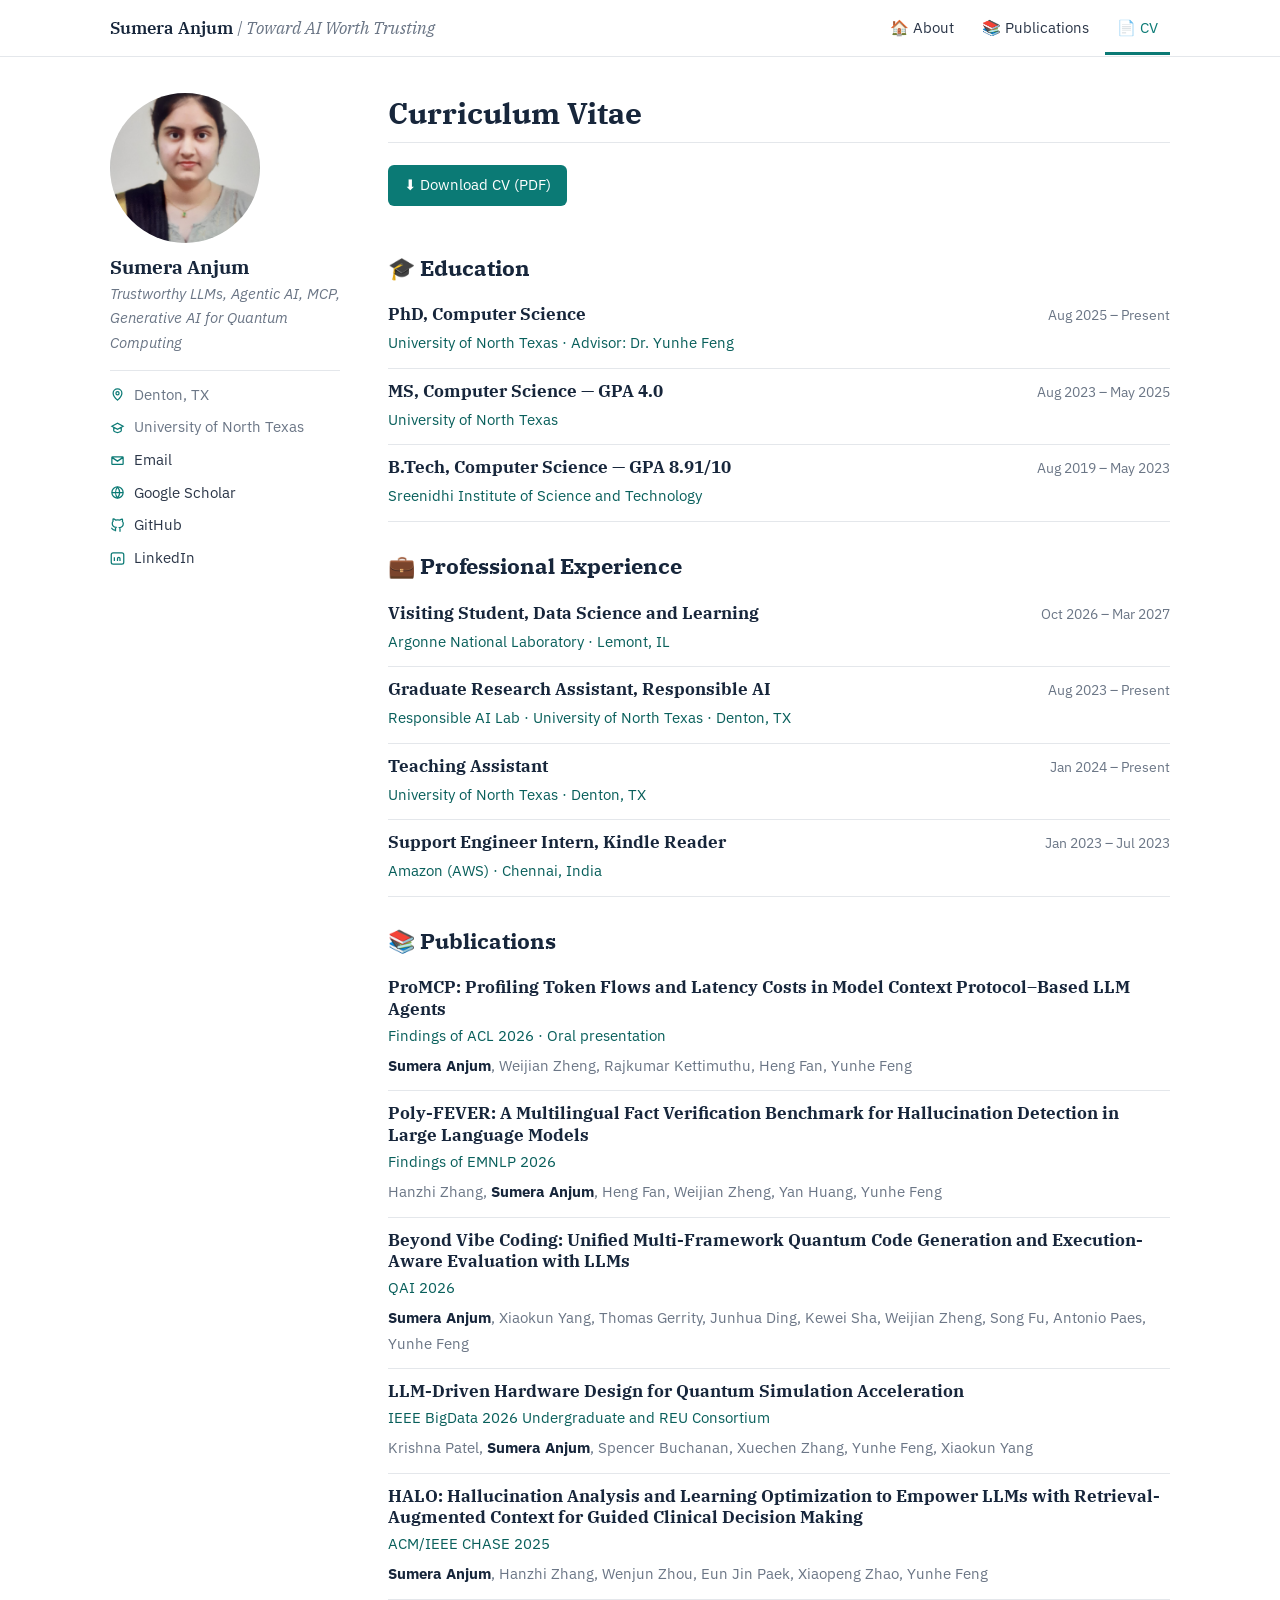
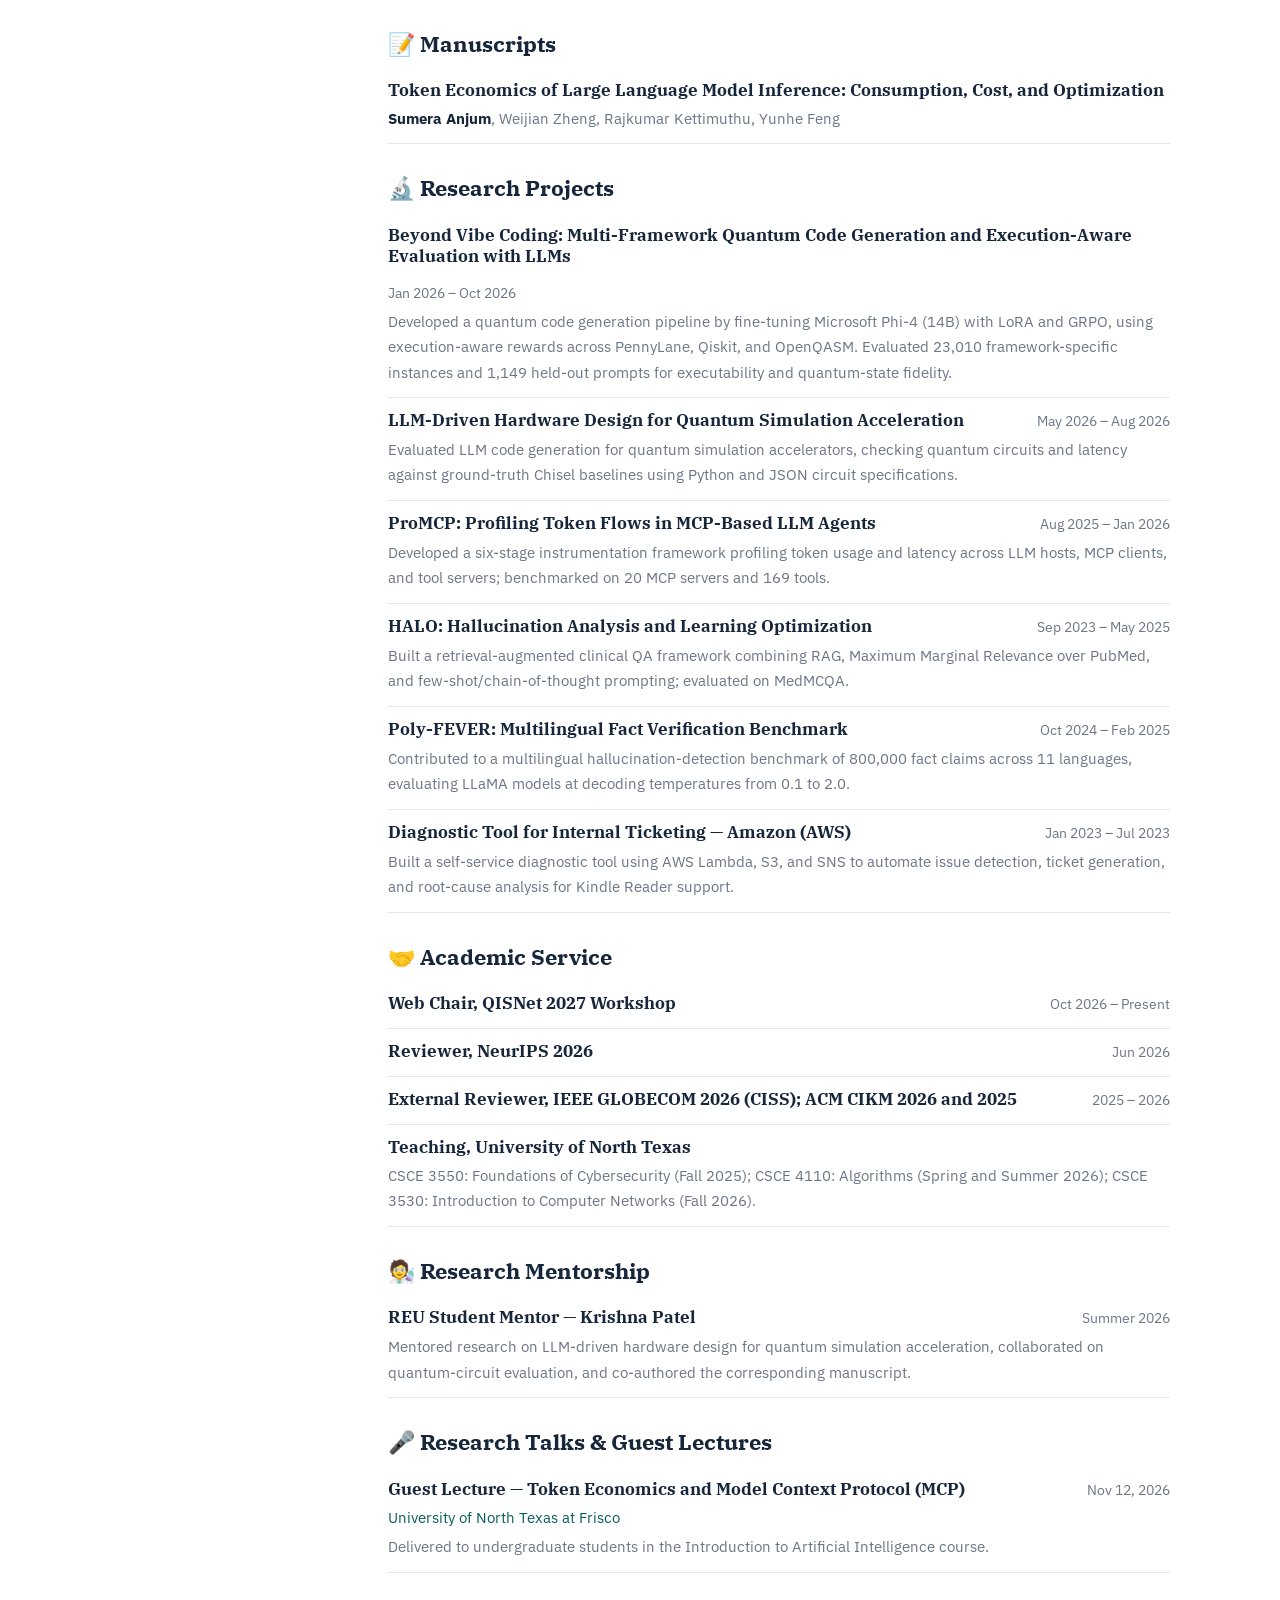
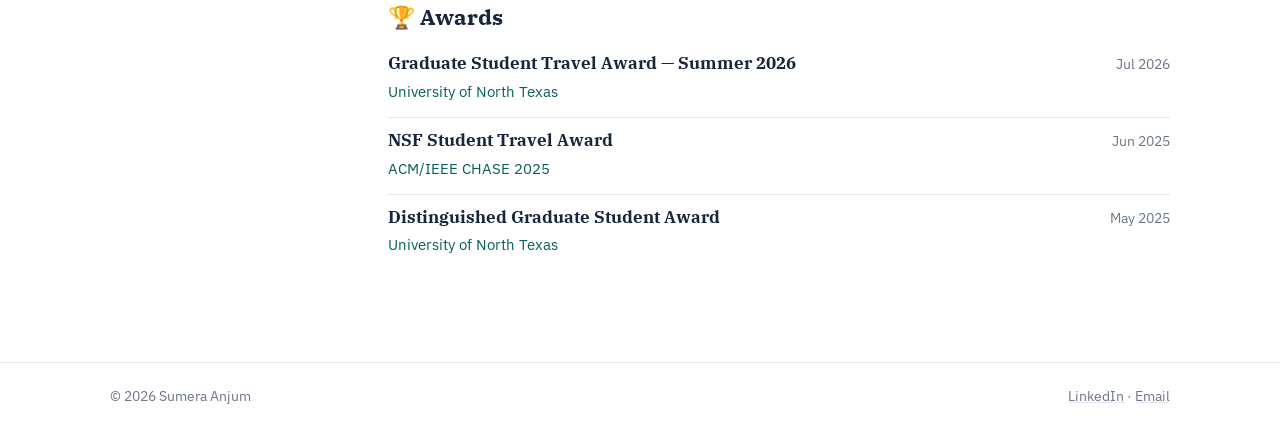
==== commit f1fc19df: "Add Research Talks and Guest Lectures section Added a section for Research Talks and Guest Lectures," ====
--- a/cv.html
+++ b/cv.html
@@ -57,8 +57,18 @@
 <div class="cv-item"><h3>Teaching, University of North Texas</h3><p>CSCE 3550: Foundations of Cybersecurity (Fall 2025); CSCE 4110: Algorithms (Spring and Summer 2026); CSCE 3530: Introduction to Computer Networks (Fall 2026).</p></div>
 <h2>🧑‍🔬 Research Mentorship</h2>
 <div class="cv-item"><div class="cv-head"><h3>REU Student Mentor — Krishna Patel</h3><span class="when">Summer 2026</span></div><p>Mentored research on LLM-driven hardware design for quantum simulation acceleration, collaborated on quantum-circuit evaluation, and co-authored the corresponding manuscript.</p></div>
-<h2>🎤 Research Talks</h2>
-<div class="cv-item"><div class="cv-head"><h3>REU Research Talk — ProMCP</h3><span class="when">Jun 17, 2026</span></div><p>Profiling Token Flows and Latency Costs in Model Context Protocol–Based LLM Agents.</p></div>
+
+<h2>🎤 Research Talks &amp; Guest Lectures</h2>
+
+<div class="cv-item">
+  <div class="cv-head">
+    <h3>Guest Lecture — Token Economics and Model Context Protocol (MCP)</h3>
+    <span class="when">Nov 12, 2026</span>
+  </div>
+  <p class="where">University of North Texas at Frisco</p>
+  <p>Delivered to undergraduate students in the Introduction to Artificial Intelligence course.</p>
+</div>
+
 <h2>🏆 Awards</h2>
 <div class="cv-item"><div class="cv-head"><h3>Graduate Student Travel Award — Summer 2026</h3><span class="when">Jul 2026</span></div><p class="where">University of North Texas</p></div>
 <div class="cv-item"><div class="cv-head"><h3>NSF Student Travel Award</h3><span class="when">Jun 2025</span></div><p class="where">ACM/IEEE CHASE 2025</p></div>
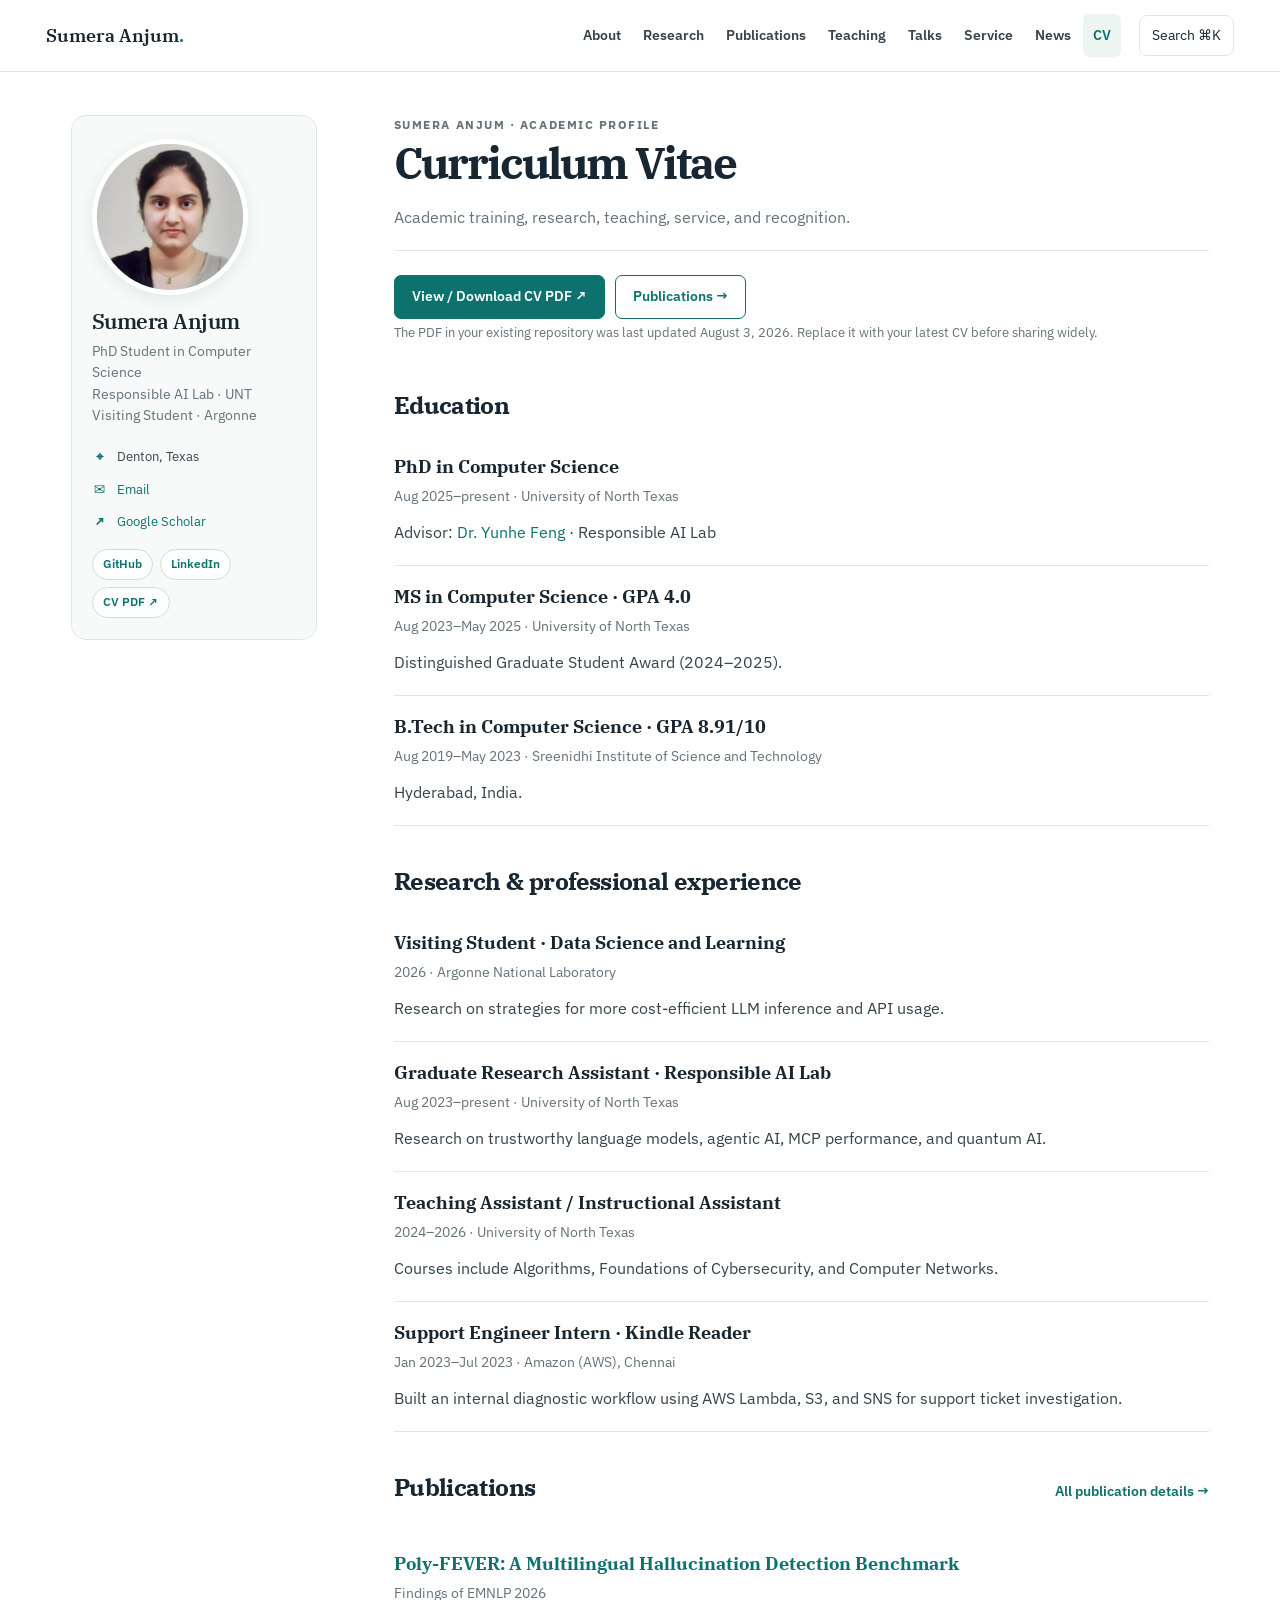
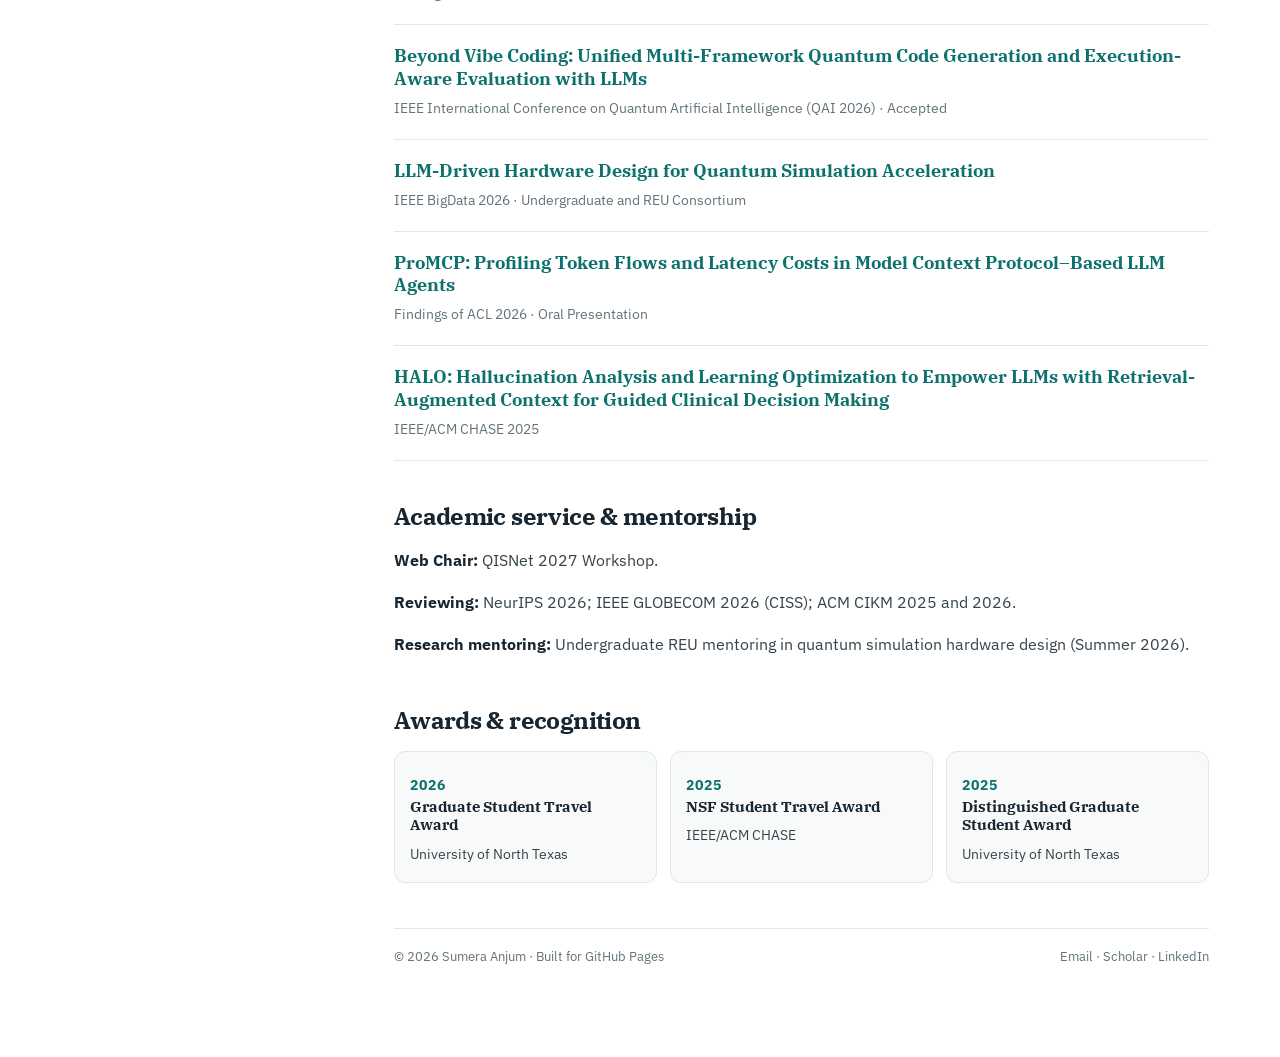
==== commit e39326c0: "Add files via upload" ====
--- a/cv.html
+++ b/cv.html
@@ -1,78 +1,63 @@
-<!DOCTYPE html>
+<!doctype html>
 <html lang="en">
 <head>
-<meta charset="UTF-8">
-<meta name="viewport" content="width=device-width, initial-scale=1.0">
-<title>CV — Sumera Anjum</title>
-<link rel="preconnect" href="https://fonts.googleapis.com">
-<link rel="preconnect" href="https://fonts.gstatic.com" crossorigin>
-<link href="https://fonts.googleapis.com/css2?family=IBM+Plex+Serif:ital,wght@0,500;0,600;1,500&family=IBM+Plex+Sans:ital,wght@0,400;0,500;0,600;1,400&display=swap" rel="stylesheet">
-<link rel="stylesheet" href="style.css">
+  <meta charset="utf-8">
+  <meta name="viewport" content="width=device-width, initial-scale=1">
+  <meta name="description" content="Online curriculum vitae of Sumera Anjum with education, experience, research, publications, service, and awards.">
+  <meta name="theme-color" content="#0d716e">
+  <meta property="og:type" content="website">
+  <meta property="og:title" content="Curriculum Vitae | Sumera Anjum">
+  <meta property="og:description" content="Online curriculum vitae of Sumera Anjum with education, experience, research, publications, service, and awards.">
+  <meta property="og:url" content="https://sumera21.github.io/sumera-anjum/cv.html">
+  <link rel="canonical" href="https://sumera21.github.io/sumera-anjum/cv.html">
+  <link rel="icon" href="favicon.svg" type="image/svg+xml">
+  <link rel="preconnect" href="https://fonts.googleapis.com">
+  <link rel="preconnect" href="https://fonts.gstatic.com" crossorigin>
+  <link href="https://fonts.googleapis.com/css2?family=IBM+Plex+Sans:wght@400;500;600;700&family=IBM+Plex+Serif:wght@400;500;600&display=swap" rel="stylesheet">
+  <link rel="stylesheet" href="style.css">
+  <script src="app.js" defer></script>
+  <title>Curriculum Vitae | Sumera Anjum</title>
+  <script type="application/ld+json">{"@context":"https://schema.org","@type":"Person","name":"Sumera Anjum","url":"https://sumera21.github.io/sumera-anjum/","jobTitle":"PhD Researcher","affiliation":{"@type":"CollegeOrUniversity","name":"University of North Texas"},"sameAs":["https://scholar.google.com/citations?user=a0jfZgEAAAAJ&hl=en","https://github.com/sumera21","https://www.linkedin.com/in/sumera-anjum-30345b1b0/"]}</script>
 </head>
 <body>
-<header class="masthead"><div class="masthead-inner"><a class="site-title" href="index.html">Sumera Anjum <span class="motto">| Toward AI Worth Trusting</span></a><nav><a href="index.html">🏠 About</a><a href="publications.html">📚 Publications</a><a href="cv.html" class="current">📄 CV</a></nav></div></header>
-<div class="page">
-<aside class="author">
-<div class="avatar"><img src="images/SAnjum.png" alt="Sumera Anjum"></div>
-<h2>Sumera Anjum</h2><p class="bio">Trustworthy LLMs, Agentic AI, MCP, Generative AI for Quantum Computing</p>
-<ul class="links">
-<li><svg viewBox="0 0 24 24"><path d="M12 21s7-6.1 7-11a7 7 0 10-14 0c0 4.9 7 11 7 11z"/><circle cx="12" cy="10" r="2.5"/></svg>Denton, TX</li>
-<li><svg viewBox="0 0 24 24"><path d="M3 10l9-5 9 5-9 5-9-5zM6 12v5c0 1 3 3 6 3s6-2 6-3v-5"/></svg>University of North Texas</li>
-<li><svg viewBox="0 0 24 24"><path d="M3 7l9 6 9-6M3 7v10a1 1 0 001 1h16a1 1 0 001-1V7M3 7a1 1 0 011-1h16a1 1 0 011 1"/></svg><a href="mailto:sumeraanjum@my.unt.edu">Email</a></li>
-<li><svg viewBox="0 0 24 24"><circle cx="12" cy="12" r="9"/><path d="M12 3a15 15 0 010 18M12 3a15 15 0 000 18M3 12h18"/></svg><a href="https://scholar.google.com/citations?user=a0jfZgEAAAAJ&amp;hl=en">Google Scholar</a></li>
-<li><svg viewBox="0 0 24 24"><path d="M9 19c-5 1.5-5-2.5-7-3m14 6v-3.9a3.4 3.4 0 00-.9-2.6c3-.3 6.1-1.5 6.1-6.6a5.1 5.1 0 00-1.4-3.5 4.8 4.8 0 00-.1-3.5s-1.2-.4-3.8 1.4a13 13 0 00-7 0C6.3 1 5.1 1.4 5.1 1.4a4.8 4.8 0 00-.1 3.5A5.1 5.1 0 003.6 8.4c0 5.1 3.1 6.3 6.1 6.6a3.4 3.4 0 00-.9 2.6V21"/></svg><a href="https://github.com/sumera21">GitHub</a></li>
-<li><svg viewBox="0 0 24 24"><rect x="2" y="3" width="20" height="18" rx="3"/><path d="M7 10v6M7 7h.01M12 16v-4a2 2 0 014 0v4"/></svg><a href="https://www.linkedin.com/in/sumera-anjum-30345b1b0/">LinkedIn</a></li>
-</ul></aside>
-<main>
-<h1>Curriculum Vitae</h1>
-<a class="btn" href="files/Sumera_Anjum_CV.pdf">⬇ Download CV (PDF)</a>
-<h2>🎓 Education</h2>
-<div class="cv-item"><div class="cv-head"><h3>PhD, Computer Science</h3><span class="when">Aug 2025 – Present</span></div><p class="where">University of North Texas · Advisor: Dr. Yunhe Feng</p></div>
-<div class="cv-item"><div class="cv-head"><h3>MS, Computer Science — GPA 4.0</h3><span class="when">Aug 2023 – May 2025</span></div><p class="where">University of North Texas</p></div>
-<div class="cv-item"><div class="cv-head"><h3>B.Tech, Computer Science — GPA 8.91/10</h3><span class="when">Aug 2019 – May 2023</span></div><p class="where">Sreenidhi Institute of Science and Technology</p></div>
-<h2>💼 Professional Experience</h2>
-<div class="cv-item"><div class="cv-head"><h3>Visiting Student, Data Science and Learning</h3><span class="when">Oct 2026 – Mar 2027</span></div><p class="where">Argonne National Laboratory · Lemont, IL</p></div>
-<div class="cv-item"><div class="cv-head"><h3>Graduate Research Assistant, Responsible AI</h3><span class="when">Aug 2023 – Present</span></div><p class="where">Responsible AI Lab · University of North Texas · Denton, TX</p></div>
-<div class="cv-item"><div class="cv-head"><h3>Teaching Assistant</h3><span class="when">Jan 2024 – Present</span></div><p class="where">University of North Texas · Denton, TX</p></div>
-<div class="cv-item"><div class="cv-head"><h3>Support Engineer Intern, Kindle Reader</h3><span class="when">Jan 2023 – Jul 2023</span></div><p class="where">Amazon (AWS) · Chennai, India</p></div>
-<h2>📚 Publications</h2>
-<div class="cv-item"><h3>ProMCP: Profiling Token Flows and Latency Costs in Model Context Protocol–Based LLM Agents</h3><p class="where">Findings of ACL 2026 · Oral presentation</p><p><strong>Sumera Anjum</strong>, Weijian Zheng, Rajkumar Kettimuthu, Heng Fan, Yunhe Feng</p></div>
-<div class="cv-item"><h3>Poly-FEVER: A Multilingual Fact Verification Benchmark for Hallucination Detection in Large Language Models</h3><p class="where">Findings of EMNLP 2026</p><p>Hanzhi Zhang, <strong>Sumera Anjum</strong>, Heng Fan, Weijian Zheng, Yan Huang, Yunhe Feng</p></div>
-<div class="cv-item"><h3>Beyond Vibe Coding: Unified Multi-Framework Quantum Code Generation and Execution-Aware Evaluation with LLMs</h3><p class="where">QAI 2026</p><p><strong>Sumera Anjum</strong>, Xiaokun Yang, Thomas Gerrity, Junhua Ding, Kewei Sha, Weijian Zheng, Song Fu, Antonio Paes, Yunhe Feng</p></div>
-<div class="cv-item"><h3>LLM-Driven Hardware Design for Quantum Simulation Acceleration</h3><p class="where">IEEE BigData 2026 Undergraduate and REU Consortium</p><p>Krishna Patel, <strong>Sumera Anjum</strong>, Spencer Buchanan, Xuechen Zhang, Yunhe Feng, Xiaokun Yang</p></div>
-<div class="cv-item"><h3>HALO: Hallucination Analysis and Learning Optimization to Empower LLMs with Retrieval-Augmented Context for Guided Clinical Decision Making</h3><p class="where">ACM/IEEE CHASE 2025</p><p><strong>Sumera Anjum</strong>, Hanzhi Zhang, Wenjun Zhou, Eun Jin Paek, Xiaopeng Zhao, Yunhe Feng</p></div>
-<h2>📝 Manuscripts</h2>
-<div class="cv-item"><h3>Token Economics of Large Language Model Inference: Consumption, Cost, and Optimization</h3><p><strong>Sumera Anjum</strong>, Weijian Zheng, Rajkumar Kettimuthu, Yunhe Feng</p></div>
-<h2>🔬 Research Projects</h2>
-<div class="cv-item"><div class="cv-head"><h3>Beyond Vibe Coding: Multi-Framework Quantum Code Generation and Execution-Aware Evaluation with LLMs</h3><span class="when">Jan 2026 – Oct 2026</span></div><p>Developed a quantum code generation pipeline by fine-tuning Microsoft Phi-4 (14B) with LoRA and GRPO, using execution-aware rewards across PennyLane, Qiskit, and OpenQASM. Evaluated 23,010 framework-specific instances and 1,149 held-out prompts for executability and quantum-state fidelity.</p></div>
-<div class="cv-item"><div class="cv-head"><h3>LLM-Driven Hardware Design for Quantum Simulation Acceleration</h3><span class="when">May 2026 – Aug 2026</span></div><p>Evaluated LLM code generation for quantum simulation accelerators, checking quantum circuits and latency against ground-truth Chisel baselines using Python and JSON circuit specifications.</p></div>
-<div class="cv-item"><div class="cv-head"><h3>ProMCP: Profiling Token Flows in MCP-Based LLM Agents</h3><span class="when">Aug 2025 – Jan 2026</span></div><p>Developed a six-stage instrumentation framework profiling token usage and latency across LLM hosts, MCP clients, and tool servers; benchmarked on 20 MCP servers and 169 tools.</p></div>
-<div class="cv-item"><div class="cv-head"><h3>HALO: Hallucination Analysis and Learning Optimization</h3><span class="when">Sep 2023 – May 2025</span></div><p>Built a retrieval-augmented clinical QA framework combining RAG, Maximum Marginal Relevance over PubMed, and few-shot/chain-of-thought prompting; evaluated on MedMCQA.</p></div>
-<div class="cv-item"><div class="cv-head"><h3>Poly-FEVER: Multilingual Fact Verification Benchmark</h3><span class="when">Oct 2024 – Feb 2025</span></div><p>Contributed to a multilingual hallucination-detection benchmark of 800,000 fact claims across 11 languages, evaluating LLaMA models at decoding temperatures from 0.1 to 2.0.</p></div>
-<div class="cv-item"><div class="cv-head"><h3>Diagnostic Tool for Internal Ticketing — Amazon (AWS)</h3><span class="when">Jan 2023 – Jul 2023</span></div><p>Built a self-service diagnostic tool using AWS Lambda, S3, and SNS to automate issue detection, ticket generation, and root-cause analysis for Kindle Reader support.</p></div>
-<h2>🤝 Academic Service</h2>
-<div class="cv-item"><div class="cv-head"><h3>Web Chair, QISNet 2027 Workshop</h3><span class="when">Oct 2026 – Present</span></div></div>
-<div class="cv-item"><div class="cv-head"><h3>Reviewer, NeurIPS 2026</h3><span class="when">Jun 2026</span></div></div>
-<div class="cv-item"><div class="cv-head"><h3>External Reviewer, IEEE GLOBECOM 2026 (CISS); ACM CIKM 2026 and 2025</h3><span class="when">2025 – 2026</span></div></div>
-<div class="cv-item"><h3>Teaching, University of North Texas</h3><p>CSCE 3550: Foundations of Cybersecurity (Fall 2025); CSCE 4110: Algorithms (Spring and Summer 2026); CSCE 3530: Introduction to Computer Networks (Fall 2026).</p></div>
-<h2>🧑‍🔬 Research Mentorship</h2>
-<div class="cv-item"><div class="cv-head"><h3>REU Student Mentor — Krishna Patel</h3><span class="when">Summer 2026</span></div><p>Mentored research on LLM-driven hardware design for quantum simulation acceleration, collaborated on quantum-circuit evaluation, and co-authored the corresponding manuscript.</p></div>
-
-<h2>🎤 Research Talks &amp; Guest Lectures</h2>
-
-<div class="cv-item">
-  <div class="cv-head">
-    <h3>Guest Lecture — Token Economics and Model Context Protocol (MCP)</h3>
-    <span class="when">Nov 12, 2026</span>
+  <a class="skip-link" href="#main-content">Skip to content</a>
+  <header class="site-header"><div class="header-inner">
+    <a class="brand" href="index.html">Sumera Anjum<span class="brand-dot">.</span></a>
+    <nav class="primary-nav" id="primary-nav" aria-label="Main navigation"><a href="index.html">About</a><a href="research.html">Research</a><a href="publications.html">Publications</a><a href="teaching.html">Teaching</a><a href="talks.html">Talks</a><a href="service.html">Service</a><a href="news.html">News</a><a href="cv.html" aria-current="page">CV</a></nav>
+    <div class="header-tools">
+      <button class="icon-btn" data-open-search type="button" aria-label="Search the website">Search <span aria-hidden="true">⌘K</span></button>
+      <button class="icon-btn menu-btn" data-menu-toggle aria-controls="primary-nav" aria-expanded="false" type="button">Menu</button>
+    </div>
+  </div></header>
+  <div class="shell">
+    <aside class="sidebar" aria-label="Academic profile">
+      <img class="avatar" src="images/SAnjum.png" alt="Portrait of Sumera Anjum" width="156" height="156">
+      <div><h2 class="side-name">Sumera Anjum</h2><p class="side-role">PhD Student in Computer Science<br>Responsible AI Lab · UNT<br>Visiting Student · Argonne</p></div>
+      <ul class="sidebar-list">
+        <li><span class="side-symbol" aria-hidden="true">⌖</span> Denton, Texas</li>
+        <li><span class="side-symbol" aria-hidden="true">✉</span> <a href="mailto:sumeraanjum@my.unt.edu">Email</a></li>
+        <li><span class="side-symbol" aria-hidden="true">↗</span> <a href="https://scholar.google.com/citations?user=a0jfZgEAAAAJ&hl=en" target="_blank" rel="noopener noreferrer">Google Scholar</a></li>
+      </ul>
+      <div class="sidebar-links" aria-label="Profile links">
+        <a href="https://github.com/sumera21" target="_blank" rel="noopener noreferrer">GitHub</a>
+        <a href="https://www.linkedin.com/in/sumera-anjum-30345b1b0/" target="_blank" rel="noopener noreferrer">LinkedIn</a>
+        <a href="files/Sumera_Anjum_CV.pdf" target="_blank" rel="noopener noreferrer">CV PDF ↗</a>
+      </div>
+    </aside>
+    <main class="content" id="main-content">
+<div class="page-heading"><p class="eyebrow">Sumera Anjum · Academic profile</p><h1>Curriculum Vitae</h1><p>Academic training, research, teaching, service, and recognition.</p></div><div class="actions"><a class="btn" href="files/Sumera_Anjum_CV.pdf" target="_blank" rel="noopener noreferrer">View / Download CV PDF ↗</a><a class="btn btn-outline" href="publications.html">Publications →</a></div>
+<p class="pdf-note">The PDF in your existing repository was last updated August 3, 2026. Replace it with your latest CV before sharing widely.</p>
+<section class="section"><h2>Education</h2><article class="detail-card"><h3>PhD in Computer Science</h3><p class="detail-meta">Aug 2025–present · University of North Texas</p><p>Advisor: <a href="https://yunhefeng.me/">Dr. Yunhe Feng</a> · Responsible AI Lab</p></article><article class="detail-card"><h3>MS in Computer Science · GPA 4.0</h3><p class="detail-meta">Aug 2023–May 2025 · University of North Texas</p><p>Distinguished Graduate Student Award (2024–2025).</p></article><article class="detail-card"><h3>B.Tech in Computer Science · GPA 8.91/10</h3><p class="detail-meta">Aug 2019–May 2023 · Sreenidhi Institute of Science and Technology</p><p>Hyderabad, India.</p></article></section><section class="section"><h2>Research & professional experience</h2><article class="detail-card"><h3>Visiting Student · Data Science and Learning</h3><p class="detail-meta">2026 · Argonne National Laboratory</p><p>Research on strategies for more cost-efficient LLM inference and API usage.</p></article><article class="detail-card"><h3>Graduate Research Assistant · Responsible AI Lab</h3><p class="detail-meta">Aug 2023–present · University of North Texas</p><p>Research on trustworthy language models, agentic AI, MCP performance, and quantum AI.</p></article><article class="detail-card"><h3>Teaching Assistant / Instructional Assistant</h3><p class="detail-meta">2024–2026 · University of North Texas</p><p>Courses include Algorithms, Foundations of Cybersecurity, and Computer Networks.</p></article><article class="detail-card"><h3>Support Engineer Intern · Kindle Reader</h3><p class="detail-meta">Jan 2023–Jul 2023 · Amazon (AWS), Chennai</p><p>Built an internal diagnostic workflow using AWS Lambda, S3, and SNS for support ticket investigation.</p></article></section><section class="section"><div class="section-header"><h2>Publications</h2><a href="publications.html" class="text-link">All publication details →</a></div><article class="detail-card"><h3><a href="publications.html#poly-fever">Poly-FEVER: A Multilingual Hallucination Detection Benchmark</a></h3><p class="detail-meta">Findings of EMNLP 2026</p></article><article class="detail-card"><h3><a href="publications.html#beyond-vibe-coding">Beyond Vibe Coding: Unified Multi-Framework Quantum Code Generation and Execution-Aware Evaluation with LLMs</a></h3><p class="detail-meta">IEEE International Conference on Quantum Artificial Intelligence (QAI 2026) · Accepted</p></article><article class="detail-card"><h3><a href="publications.html#quantum-hardware">LLM-Driven Hardware Design for Quantum Simulation Acceleration</a></h3><p class="detail-meta">IEEE BigData 2026 · Undergraduate and REU Consortium</p></article><article class="detail-card"><h3><a href="publications.html#promcp">ProMCP: Profiling Token Flows and Latency Costs in Model Context Protocol–Based LLM Agents</a></h3><p class="detail-meta">Findings of ACL 2026 · Oral Presentation</p></article><article class="detail-card"><h3><a href="publications.html#halo">HALO: Hallucination Analysis and Learning Optimization to Empower LLMs with Retrieval-Augmented Context for Guided Clinical Decision Making</a></h3><p class="detail-meta">IEEE/ACM CHASE 2025</p></article></section><section class="section"><h2>Academic service & mentorship</h2><p><strong>Web Chair:</strong> QISNet 2027 Workshop.</p><p><strong>Reviewing:</strong> NeurIPS 2026; IEEE GLOBECOM 2026 (CISS); ACM CIKM 2025 and 2026.</p><p><strong>Research mentoring:</strong> Undergraduate REU mentoring in quantum simulation hardware design (Summer 2026).</p></section><section class="section"><h2>Awards & recognition</h2><div class="awards">
+<article class="card"><p class="card-kicker">2026</p><h3>Graduate Student Travel Award</h3><p>University of North Texas</p></article>
+<article class="card"><p class="card-kicker">2025</p><h3>NSF Student Travel Award</h3><p>IEEE/ACM CHASE</p></article>
+<article class="card"><p class="card-kicker">2025</p><h3>Distinguished Graduate Student Award</h3><p>University of North Texas</p></article>
+</div></section>
+      <footer class="site-footer"><span>© 2026 Sumera Anjum · Built for GitHub Pages</span><span><a href="mailto:sumeraanjum@my.unt.edu">Email</a> · <a href="https://scholar.google.com/citations?user=a0jfZgEAAAAJ&hl=en">Scholar</a> · <a href="https://www.linkedin.com/in/sumera-anjum-30345b1b0/">LinkedIn</a></span></footer>
+    </main>
   </div>
-  <p class="where">University of North Texas at Frisco</p>
-  <p>Delivered to undergraduate students in the Introduction to Artificial Intelligence course.</p>
-</div>
-
-<h2>🏆 Awards</h2>
-<div class="cv-item"><div class="cv-head"><h3>Graduate Student Travel Award — Summer 2026</h3><span class="when">Jul 2026</span></div><p class="where">University of North Texas</p></div>
-<div class="cv-item"><div class="cv-head"><h3>NSF Student Travel Award</h3><span class="when">Jun 2025</span></div><p class="where">ACM/IEEE CHASE 2025</p></div>
-<div class="cv-item"><div class="cv-head"><h3>Distinguished Graduate Student Award</h3><span class="when">May 2025</span></div><p class="where">University of North Texas</p></div>
-</main></div>
-<footer><div class="footer-inner"><span>© 2026 Sumera Anjum</span><span><a href="https://www.linkedin.com/in/sumera-anjum-30345b1b0/">LinkedIn</a> · <a href="mailto:sumeraanjum@my.unt.edu">Email</a></span></div></footer>
+  <dialog class="search-dialog" id="site-search" aria-label="Search site">
+    <div class="search-top"><input id="site-search-input" type="search" placeholder="Search publications, research, pages…" aria-label="Search query"><button data-close-search type="button" aria-label="Close search">Esc</button></div>
+    <div class="search-results" id="site-search-results"></div>
+    <p class="search-hint">Search across pages and key research topics · Ctrl/⌘ + K</p>
+  </dialog>
 </body></html>
--- a/style.css
+++ b/style.css
@@ -1,102 +1,173 @@
-/* =========================================================
-   AcademicPages-style layout, restyled for Sumera Anjum
-   Palette: ink #17263B · teal #0B7A75 · violet #6D4AC9
-   Type: IBM Plex Serif (headings) · IBM Plex Sans (body)
-   ========================================================= */
-:root{
-  --ink:#17263B;
-  --text:#2B3648;
-  --muted:#6B7686;
-  --line:#E4E7EB;
-  --accent:#0B7A75;
-  --accent-dark:#085F5B;
-  --violet:#6D4AC9;
-  --bg:#FFFFFF;
+/* Sumera Anjum | Academic website, no build tools required */
+:root {
+  --ink: #172631;
+  --text: #35434c;
+  --muted: #63727b;
+  --teal: #0d716e;
+  --teal-dark: #075654;
+  --lime: #d9e9dd;
+  --border: #dfe8e5;
+  --background: #fff;
+  --surface: #f7faf8;
+  --surface-2: #edf5f1;
+  --focus: #a34b99;
+  --shadow: 0 18px 38px rgba(13, 54, 48, .06);
 }
-*{box-sizing:border-box;margin:0;padding:0}
-html{scroll-behavior:smooth}
-body{
-  font-family:'IBM Plex Sans',-apple-system,system-ui,sans-serif;
-  color:var(--text);background:var(--bg);
-  font-size:16px;line-height:1.7;
+* { box-sizing: border-box; }
+html { scroll-behavior: smooth; scroll-padding-top: 90px; }
+body { margin: 0; font: 16px/1.7 'IBM Plex Sans', system-ui, -apple-system, sans-serif; color: var(--text); background: var(--background); }
+a { color: var(--teal); text-decoration: none; text-underline-offset: 3px; }
+a:hover { text-decoration: underline; color: var(--teal-dark); }
+a:focus-visible, button:focus-visible, input:focus-visible, summary:focus-visible { outline: 3px solid var(--focus); outline-offset: 3px; border-radius: 3px; }
+button, input { font: inherit; }
+h1, h2, h3, .brand, .hero-title, .side-name { font-family: 'IBM Plex Serif', Georgia, serif; line-height: 1.26; color: var(--ink); }
+h1 { font-size: clamp(2rem, 4vw, 2.75rem); letter-spacing: -.045em; margin: 0 0 13px; }
+h2 { font-size: 1.48rem; letter-spacing: -.026em; margin: 0 0 15px; }
+h3 { font-size: 1.13rem; margin: 0 0 7px; }
+p { margin: 0 0 15px; }
+small { font-size: .85rem; }
+strong { color: var(--ink); }
+::selection { background: #cae9db; color: var(--ink); }
+.skip-link { position: absolute; top: -80px; left: 15px; z-index: 200; padding: 8px 15px; background: var(--ink); color: white; }
+.skip-link:focus { top: 10px; }
+.site-header { position: sticky; top: 0; z-index: 60; border-bottom: 1px solid var(--border); background: rgba(255,255,255,.97); backdrop-filter: blur(15px); }
+.header-inner { max-width: 1240px; min-height: 71px; padding: 0 26px; margin: auto; display: flex; align-items: center; gap: 18px; }
+.brand { font-weight: 600; font-size: 1.14rem; white-space: nowrap; color: var(--ink); }
+.brand:hover { color: var(--teal); text-decoration: none; }
+.brand-dot { color: var(--teal); }
+.primary-nav { margin-left: auto; display: flex; align-items: center; gap: 2px; }
+.primary-nav a { font-size: .86rem; font-weight: 600; padding: 10px 10px; color: var(--text); border-radius: 6px; white-space: nowrap; }
+.primary-nav a[aria-current="page"] { color: var(--teal); background: var(--surface-2); }
+.primary-nav a:hover { background: var(--surface); text-decoration: none; color: var(--teal); }
+.header-tools { display: flex; gap: 8px; align-items: center; }
+.icon-btn { border: 1px solid var(--border); background: white; padding: 8px 12px; border-radius: 8px; cursor: pointer; color: var(--ink); font-size: .88rem; }
+.icon-btn:hover { border-color: var(--teal); color: var(--teal); }
+.menu-btn { display: none; }
+.shell { max-width: 1190px; margin: auto; padding: 43px 26px 90px; display: grid; grid-template-columns: 246px minmax(0, 1fr); gap: clamp(36px, 6vw, 83px); align-items: start; }
+.sidebar { position: sticky; top: 105px; padding: 23px 20px 21px; border: 1px solid var(--border); background: var(--surface); border-radius: 15px; }
+.avatar { width: 156px; height: 156px; display: block; object-fit: cover; object-position: center top; border-radius: 50%; border: 5px solid white; box-shadow: 0 4px 16px rgba(24,75,64,.10); margin: 0 0 13px; background: #e0ebe5; }
+.side-name { font-size: 1.32rem; font-weight: 600; margin: 5px 0 6px; }
+.side-role { color: var(--muted); font-size: .88rem; line-height: 1.53; margin-bottom: 18px; }
+.sidebar-list { list-style: none; margin: 0; padding: 0; }
+.sidebar-list li { font-size: .84rem; display: flex; gap: 10px; margin: 10px 0; align-items: baseline; }
+.side-symbol { font-weight: 700; color: var(--teal); flex: 0 0 15px; text-align: center; }
+.sidebar-links { display: flex; flex-wrap: wrap; gap: 7px; margin: 16px 0 0; }
+.sidebar-links a { border: 1px solid #cde0d7; border-radius: 99px; padding: 4px 10px; font-size: .76rem; font-weight: 600; background: white; }
+.sidebar-links a:hover { background: var(--surface-2); text-decoration: none; }
+.content { min-width: 0; max-width: 825px; }
+.eyebrow { color: var(--teal); font-size: .74rem; text-transform: uppercase; font-weight: 700; letter-spacing: .13em; margin: 0 0 12px; }
+.hero { padding: 8px 0 24px; border-bottom: 1px solid var(--border); }
+.hero-title { font-size: clamp(2.3rem, 4.5vw, 3.65rem); letter-spacing: -.055em; font-weight: 600; margin: 0 0 18px; max-width: 760px; }
+.lead { font-size: 1.09rem; line-height: 1.8; max-width: 730px; color: #46545f; }
+.actions { display: flex; flex-wrap: wrap; gap: 10px; margin: 23px 0 2px; }
+.btn { display: inline-flex; justify-content: center; align-items: center; gap: 7px; padding: 9px 17px; border: 1px solid var(--teal); border-radius: 7px; font-size: .88rem; font-weight: 600; background: var(--teal); color: #fff; }
+.btn:hover { background: var(--teal-dark); color: white; text-decoration: none; }
+.btn-outline { color: var(--teal); background: transparent; }
+.btn-outline:hover { background: var(--surface-2); color: var(--teal-dark); }
+.section { padding-top: 33px; margin-top: 8px; }
+.section-header { display: flex; justify-content: space-between; align-items: baseline; gap: 16px; margin-bottom: 15px; }
+.text-link { font-size: .86rem; font-weight: 600; white-space: nowrap; }
+.divider { border: 0; border-top: 1px solid var(--border); margin: 34px 0 0; }
+.page-lead { margin-bottom: 26px; font-size: 1.03rem; max-width: 750px; }
+.page-heading { padding-bottom: 19px; border-bottom: 1px solid var(--border); margin-bottom: 24px; }
+.page-heading p { margin-bottom: 0; color: var(--muted); }
+.chips { display: flex; flex-wrap: wrap; gap: 8px; margin: 19px 0 0; }
+.chip { font-weight: 600; font-size: .76rem; background: var(--surface-2); color: var(--teal-dark); border-radius: 100px; padding: 5px 11px; }
+.cards { display: grid; grid-template-columns: repeat(2, minmax(0, 1fr)); gap: 13px; }
+.card { background: var(--surface); border: 1px solid var(--border); border-radius: 11px; padding: 19px; }
+.card p:last-child, .detail-card p:last-child { margin-bottom: 0; }
+.card-kicker { color: var(--teal); font-weight: 700; font-size: .72rem; letter-spacing: .08em; text-transform: uppercase; margin-bottom: 8px; }
+.card h3 { font-size: 1.03rem; }
+.card p { font-size: .9rem; }
+.publication { display: grid; grid-template-columns: 99px minmax(0,1fr); gap: 20px; padding: 20px 0 23px; border-bottom: 1px solid var(--border); }
+.pub-date { font-size: .79rem; font-weight: 700; color: var(--teal); padding-top: 3px; }
+.pub-content h3 { font-size: 1.11rem; line-height: 1.5; margin: 0 0 8px; }
+.authors { font-size: .89rem; color: var(--text); margin: 0 0 5px; }
+.venue { color: var(--muted); font-size: .85rem; font-style: italic; margin-bottom: 8px; }
+.pub-tools { display: flex; align-items: center; gap: 8px; flex-wrap: wrap; margin: 12px 0 0; }
+.pub-link, .pub-details > summary { display: inline-block; font-size: .78rem; font-weight: 700; line-height: 1.3; border: 1px solid #cbded5; border-radius: 5px; background: var(--surface); color: var(--teal); padding: 5px 9px; cursor: pointer; }
+.pub-link:hover, .pub-details > summary:hover { background: var(--surface-2); text-decoration: none; }
+.pub-details { display: inline; }
+.pub-details > summary { list-style: none; }
+.pub-details > summary::-webkit-details-marker { display: none; }
+.pub-details[open] { flex-basis: 100%; }
+.pub-details[open] > summary { margin-bottom: 7px; }
+.pub-panel { padding: 13px 15px; border: 1px solid var(--border); background: var(--surface); border-radius: 7px; font-size: .86rem; margin-top: 6px; width: 100%; }
+.pub-panel p:last-child { margin: 0; }
+.bibtex { white-space: pre-wrap; overflow-wrap: anywhere; font: .75rem/1.65 ui-monospace, SFMono-Regular, Consolas, monospace; margin: 0; }
+.copy-btn { background: white; border: 1px solid var(--border); border-radius: 5px; font-size: .77rem; padding: 5px 9px; cursor: pointer; margin-bottom: 10px; }
+.copy-btn:hover { color: var(--teal); border-color: var(--teal); }
+.filters { display: flex; flex-wrap: wrap; gap: 8px; align-items: center; padding: 16px; background: var(--surface); border: 1px solid var(--border); border-radius: 9px; }
+.filter-input { flex: 1 1 260px; min-width: 160px; padding: 9px 12px; border: 1px solid #cbded5; border-radius: 6px; background: white; color: var(--ink); font-size: .88rem; }
+.filter-btn { border: 1px solid #cbded5; border-radius: 6px; background: white; color: var(--text); padding: 8px 11px; font-size: .81rem; cursor: pointer; }
+.filter-btn[aria-pressed="true"] { color: white; background: var(--teal); border-color: var(--teal); }
+.result-count { color: var(--muted); margin: 11px 0 0; font-size: .82rem; }
+.empty-state { color: var(--muted); padding: 15px 0; }
+.news-list { list-style: none; padding: 0; margin: 0; }
+.news-list li { display: grid; grid-template-columns: 105px minmax(0,1fr); gap: 15px; padding: 10px 0; border-bottom: 1px dashed var(--border); font-size: .91rem; }
+.news-list time { font-size: .81rem; color: var(--muted); font-weight: 600; }
+.timeline { position: relative; margin: 0 0 32px; padding-left: 21px; border-left: 2px solid #cfe1d8; }
+.timeline-entry { position: relative; padding: 0 0 23px 9px; }
+.timeline-entry::before { content: ''; position: absolute; left: -27px; top: 6px; height: 10px; width: 10px; background: var(--teal); border: 3px solid white; border-radius: 50%; box-shadow: 0 0 0 1px #cfe1d8; }
+.timeline-entry .when { font-size: .77rem; color: var(--teal); font-weight: 700; }
+.timeline-entry h3 { margin: 2px 0 5px; }
+.timeline-entry p { margin: 0; font-size: .91rem; }
+.detail-card { padding: 19px 0; border-bottom: 1px solid var(--border); }
+.detail-meta { color: var(--muted); font-size: .85rem; margin: 2px 0 11px; }
+.detail-card ul { margin: 8px 0 0; padding-left: 22px; }
+.detail-card li { margin-bottom: 7px; }
+.year-heading { margin: 28px 0 7px; padding-bottom: 6px; border-bottom: 1px solid var(--border); }
+.callout { border-left: 3px solid var(--teal); background: var(--surface); padding: 14px 18px; border-radius: 0 7px 7px 0; margin: 18px 0; }
+.callout p:last-child { margin-bottom: 0; }
+.awards { display: grid; grid-template-columns: repeat(3,minmax(0,1fr)); gap: 13px; }
+.awards .card { padding: 15px; }
+.awards .card h3 { font-size: .93rem; }
+.awards .card p { margin: 6px 0 0; }
+.pdf-note { font-size: .83rem; color: var(--muted); }
+.site-footer { margin: 45px 0 0; border-top: 1px solid var(--border); padding-top: 17px; color: var(--muted); display: flex; align-items: center; justify-content: space-between; gap: 15px; flex-wrap: wrap; font-size: .8rem; }
+.site-footer a { color: var(--muted); }
+.search-dialog { border: 1px solid var(--border); padding: 0; width: min(92vw, 620px); max-height: min(85vh,720px); border-radius: 13px; box-shadow: 0 22px 90px rgba(16,42,34,.25); }
+.search-dialog::backdrop { background: rgba(17, 36, 35, .53); }
+.search-top { display: flex; padding: 14px; gap: 7px; border-bottom: 1px solid var(--border); }
+.search-top input { flex: 1; border: none; outline: none; min-width: 0; padding: 5px; }
+.search-top button { background: white; border: 1px solid var(--border); border-radius: 5px; cursor: pointer; padding: 5px 9px; }
+.search-results { max-height: 55vh; overflow: auto; padding: 7px 12px 13px; }
+.search-item { display: block; padding: 11px 10px; border-bottom: 1px solid var(--border); border-radius: 5px; }
+.search-item strong { display: block; font-size: .88rem; }
+.search-item span { display: block; font-size: .76rem; color: var(--muted); }
+.search-item:hover { text-decoration: none; background: var(--surface); }
+.search-hint { padding: 14px; font-size: .82rem; color: var(--muted); }
+@media (max-width: 1120px) {
+  .header-inner { padding: 0 18px; }
+  .primary-nav a { padding: 10px 7px; font-size: .8rem; }
+  .shell { gap: 35px; }
 }
-a{color:var(--accent);text-decoration:none}
-a:hover{color:var(--accent-dark);text-decoration:underline}
-a:focus-visible{outline:2px solid var(--violet);outline-offset:2px;border-radius:2px}
-h1,h2,h3{font-family:'IBM Plex Serif',Georgia,serif;color:var(--ink);line-height:1.3}
-
-/* ---------- masthead (top nav) ---------- */
-.masthead{border-bottom:1px solid var(--line);position:sticky;top:0;background:rgba(255,255,255,.95);backdrop-filter:blur(6px);z-index:20}
-.masthead-inner{max-width:1100px;margin:0 auto;padding:0 20px;display:flex;align-items:center;flex-wrap:wrap;min-height:56px}
-.site-title{font-family:'IBM Plex Serif',serif;font-weight:600;font-size:17px;color:var(--ink);margin-right:auto;padding:12px 0}
-.site-title:hover{color:var(--accent);text-decoration:none}
-.site-title .motto{color:var(--muted);font-weight:400;font-style:italic}
-.masthead nav{display:flex;gap:4px;flex-wrap:wrap}
-.masthead nav a{color:var(--text);font-size:15px;padding:14px 12px;display:block}
-.masthead nav a:hover{color:var(--accent);text-decoration:none}
-.masthead nav a.current{color:var(--accent);box-shadow:inset 0 -3px 0 var(--accent)}
-
-/* ---------- page grid: sidebar + content ---------- */
-.page{max-width:1100px;margin:0 auto;padding:36px 20px 72px;
-  display:grid;grid-template-columns:230px 1fr;gap:48px;align-items:start}
-@media(max-width:800px){.page{grid-template-columns:1fr;gap:32px}}
-
-/* ---------- author sidebar ---------- */
-.author{position:sticky;top:80px;font-size:14.5px}
-@media(max-width:800px){.author{position:static;display:grid;grid-template-columns:auto 1fr;gap:0 20px;align-items:center}
-  .author .links{grid-column:1/-1}}
-.author .avatar{width:150px;height:150px;border-radius:50%;overflow:hidden;margin-bottom:12px;
-  background:linear-gradient(135deg,var(--accent),var(--violet));
-  display:flex;align-items:center;justify-content:center;
-  color:#fff;font-family:'IBM Plex Serif',serif;font-size:52px;font-weight:600}
-.author .avatar img{width:100%;height:100%;object-fit:cover;display:block}
-.author h2{font-size:19px;margin-bottom:2px}
-.author .bio{color:var(--muted);font-style:italic;margin-bottom:14px}
-.author .links{list-style:none;border-top:1px solid var(--line);padding-top:12px;display:grid;gap:8px}
-.author .links li{display:flex;gap:9px;align-items:center;color:var(--muted)}
-.author .links svg{width:15px;height:15px;flex:none;stroke:var(--accent);fill:none;stroke-width:2}
-.author .links a{color:var(--text)}
-.author .links a:hover{color:var(--accent)}
-
-/* ---------- content ---------- */
-main h1{font-size:30px;margin-bottom:18px;padding-bottom:10px;border-bottom:1px solid var(--line)}
-main h2{font-size:22px;margin:30px 0 10px}
-main h2 .emoji{margin-right:6px}
-main p{margin-bottom:14px}
-main strong{color:var(--ink)}
-main em{color:var(--muted)}
-blockquote{border-left:3px solid var(--violet);padding:6px 16px;color:var(--muted);font-style:italic;margin:22px 0;background:#FAF9FD;border-radius:0 6px 6px 0}
-
-/* news list */
-ul.news{list-style:none;display:grid;gap:9px;margin:8px 0 4px}
-ul.news li{padding-left:2px}
-ul.news b{color:var(--ink)}
-
-/* publications */
-.pub{border:1px solid var(--line);border-left:4px solid var(--accent);border-radius:6px;padding:16px 18px;margin-bottom:14px}
-.pub.preprint{border-left-color:var(--violet)}
-.pub.review{border-left-color:#B8C0CA}
-.pub h3{font-size:17px;margin-bottom:4px}
-.pub .authors{font-size:14.5px;color:var(--muted)}
-.pub .authors b{color:var(--ink)}
-.pub .venue{font-size:13.5px;color:var(--accent-dark);font-weight:600;margin-top:4px}
-.pub.preprint .venue{color:var(--violet)}
-.pub.review .venue{color:var(--muted)}
-
-/* cv page */
-.cv-item{padding:12px 0;border-bottom:1px solid var(--line)}
-.cv-item:last-child{border-bottom:none}
-.cv-head{display:flex;justify-content:space-between;gap:14px;flex-wrap:wrap;align-items:baseline}
-.cv-item h3{font-size:16.5px}
-.cv-item .when{font-size:13.5px;color:var(--muted);white-space:nowrap}
-.cv-item .where{font-size:14.5px;color:var(--accent-dark)}
-.cv-item p{font-size:15px;color:var(--muted);margin:4px 0 0}
-.btn{display:inline-block;background:var(--accent);color:#fff;padding:8px 16px;border-radius:6px;font-size:14.5px;margin:4px 0 18px}
-.btn:hover{background:var(--accent-dark);color:#fff;text-decoration:none}
-
-/* ---------- footer ---------- */
-footer{border-top:1px solid var(--line);margin-top:20px}
-.footer-inner{max-width:1100px;margin:0 auto;padding:22px 20px;font-size:13.5px;color:var(--muted);
-  display:flex;justify-content:space-between;gap:12px;flex-wrap:wrap}
-footer a{color:var(--muted);text-decoration:underline;text-decoration-color:var(--line)}
-footer a:hover{color:var(--accent)}
+@media (max-width: 930px) {
+  .header-inner { min-height: 63px; flex-wrap: wrap; }
+  .menu-btn { display: block; }
+  .primary-nav { display: none; order: 3; width: 100%; margin: 0; padding: 5px 0 12px; flex-wrap: wrap; }
+  .primary-nav.is-open { display: flex; }
+  .primary-nav a { flex: 1 0 110px; text-align: center; background: var(--surface); }
+  .header-tools { margin-left: auto; }
+  .shell { grid-template-columns: 220px minmax(0,1fr); }
+}
+@media (max-width: 710px) {
+  .shell { display: block; padding: 22px 18px 60px; }
+  .sidebar { position: static; display: grid; grid-template-columns: 78px 1fr; align-items: center; gap: 0 14px; padding: 13px 16px; margin-bottom: 27px; }
+  .avatar { width: 75px; height: 75px; border-width: 2px; grid-row: span 2; margin: 0; }
+  .side-name { margin: 0; font-size: 1.16rem; }
+  .side-role { margin: 2px 0 0; font-size: .78rem; }
+  .sidebar-list, .sidebar-links { grid-column: 1/-1; }
+  .sidebar-list { display: flex; flex-wrap: wrap; column-gap: 14px; margin-top: 11px; }
+  .sidebar-list li { margin: 3px 0; }
+  .sidebar-links { margin: 10px 0 0; }
+  .hero-title { font-size: 2.25rem; }
+  .cards, .awards { grid-template-columns: 1fr; }
+  .publication { grid-template-columns: 1fr; gap: 2px; }
+  .news-list li { grid-template-columns: 75px minmax(0,1fr); gap: 10px; }
+  .section-header { align-items: center; }
+  .header-inner { padding: 0 14px; }
+  .brand { font-size: 1.08rem; }
+}
+@media (prefers-reduced-motion: reduce) { html { scroll-behavior: auto; } }
+[hidden] { display: none !important; }
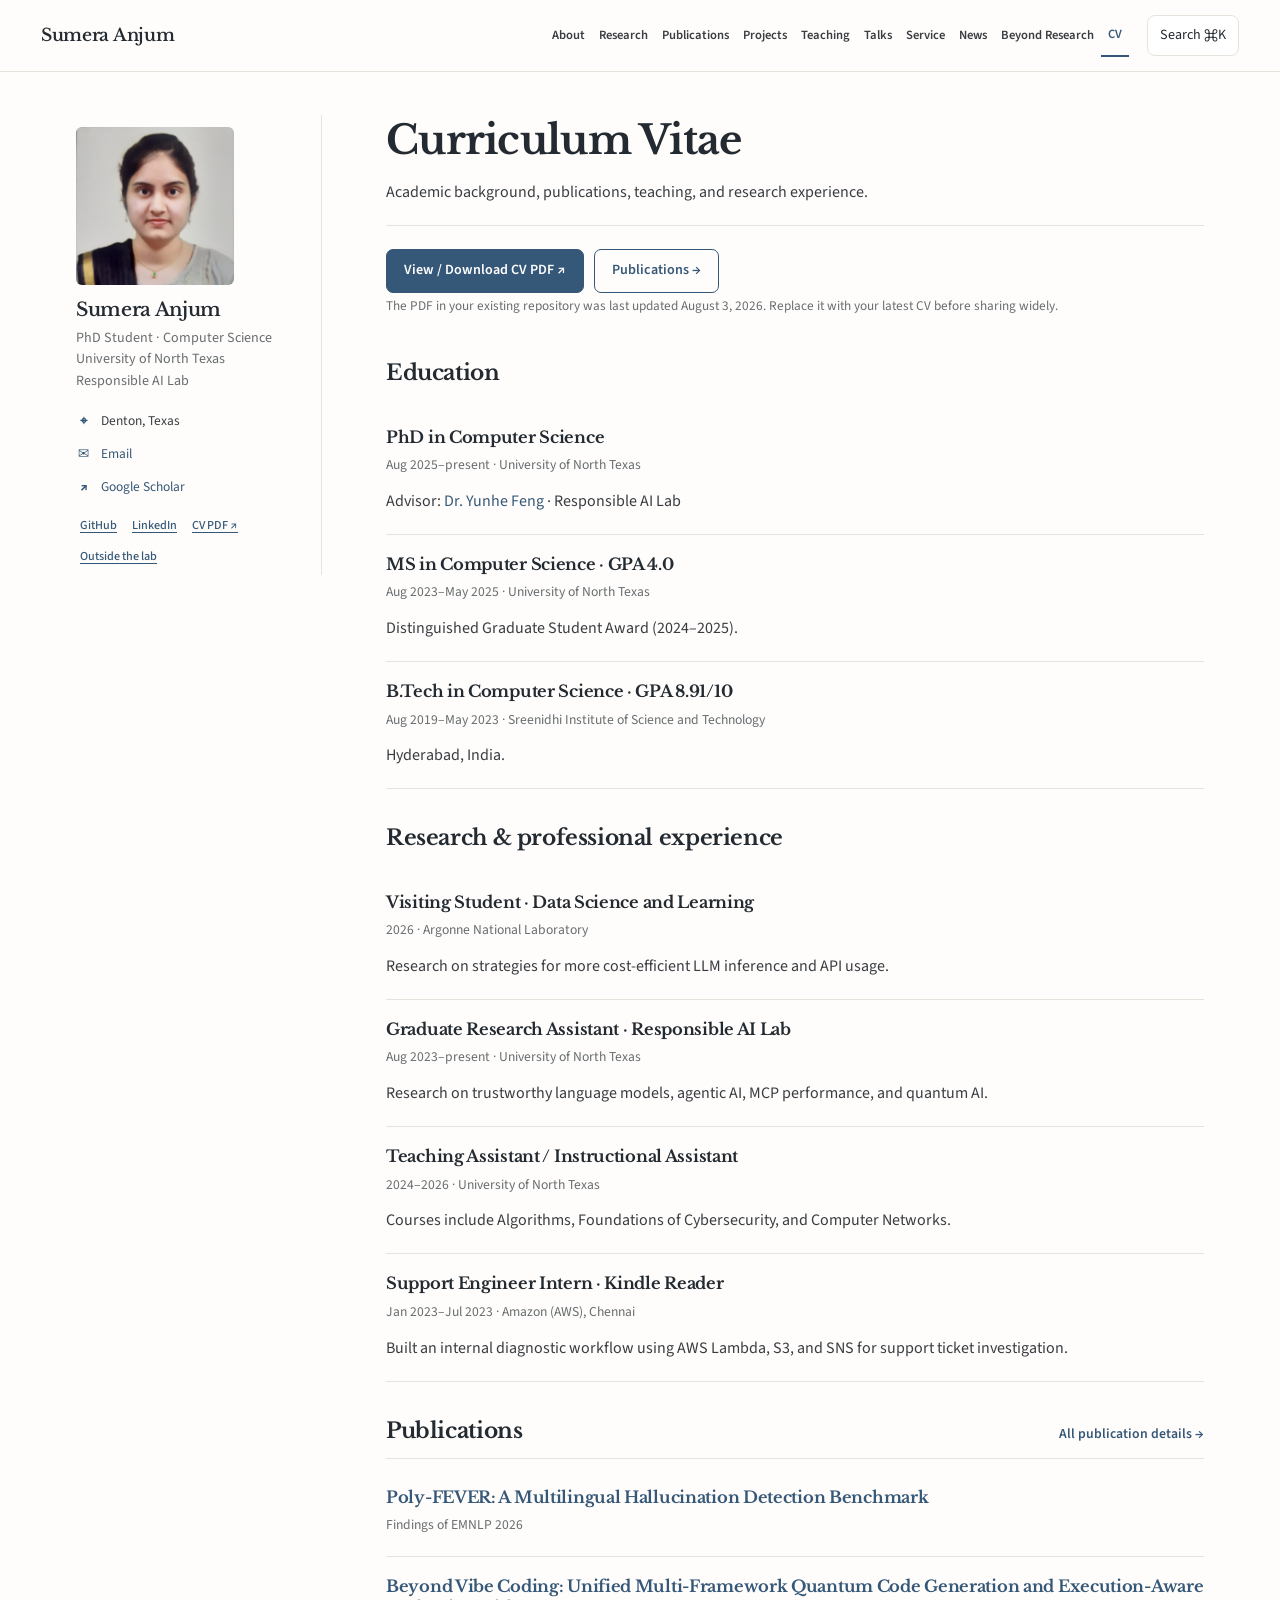
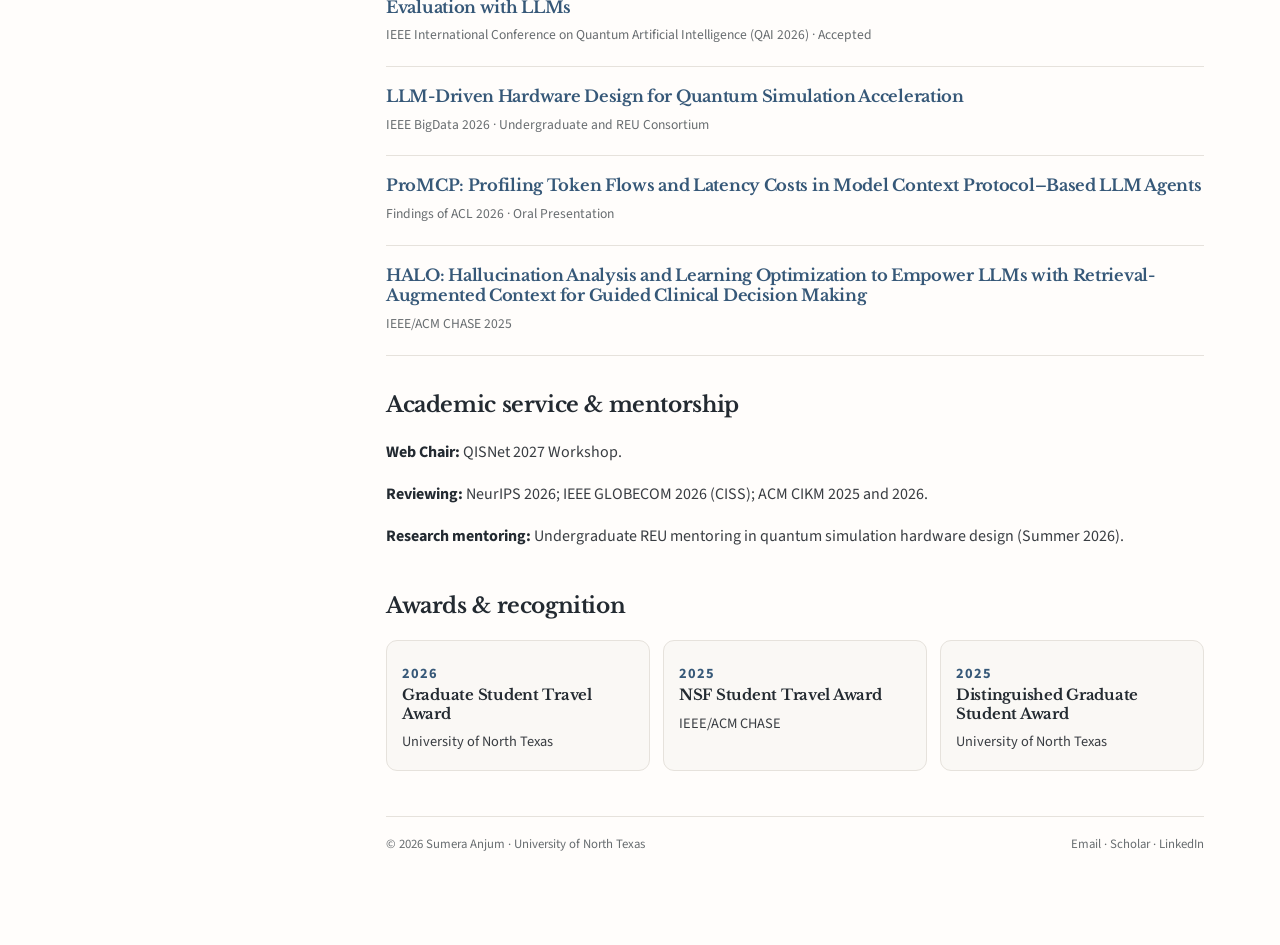
==== commit 204538da: "Add files via upload" ====
--- a/cv.html
+++ b/cv.html
@@ -1,63 +1,64 @@
-<!doctype html>
+<!DOCTYPE html>
+
 <html lang="en">
 <head>
-  <meta charset="utf-8">
-  <meta name="viewport" content="width=device-width, initial-scale=1">
-  <meta name="description" content="Online curriculum vitae of Sumera Anjum with education, experience, research, publications, service, and awards.">
-  <meta name="theme-color" content="#0d716e">
-  <meta property="og:type" content="website">
-  <meta property="og:title" content="Curriculum Vitae | Sumera Anjum">
-  <meta property="og:description" content="Online curriculum vitae of Sumera Anjum with education, experience, research, publications, service, and awards.">
-  <meta property="og:url" content="https://sumera21.github.io/sumera-anjum/cv.html">
-  <link rel="canonical" href="https://sumera21.github.io/sumera-anjum/cv.html">
-  <link rel="icon" href="favicon.svg" type="image/svg+xml">
-  <link rel="preconnect" href="https://fonts.googleapis.com">
-  <link rel="preconnect" href="https://fonts.gstatic.com" crossorigin>
-  <link href="https://fonts.googleapis.com/css2?family=IBM+Plex+Sans:wght@400;500;600;700&family=IBM+Plex+Serif:wght@400;500;600&display=swap" rel="stylesheet">
-  <link rel="stylesheet" href="style.css">
-  <script src="app.js" defer></script>
-  <title>Curriculum Vitae | Sumera Anjum</title>
-  <script type="application/ld+json">{"@context":"https://schema.org","@type":"Person","name":"Sumera Anjum","url":"https://sumera21.github.io/sumera-anjum/","jobTitle":"PhD Researcher","affiliation":{"@type":"CollegeOrUniversity","name":"University of North Texas"},"sameAs":["https://scholar.google.com/citations?user=a0jfZgEAAAAJ&hl=en","https://github.com/sumera21","https://www.linkedin.com/in/sumera-anjum-30345b1b0/"]}</script>
+<meta charset="utf-8"/>
+<meta content="width=device-width, initial-scale=1" name="viewport"/>
+<meta content="Online curriculum vitae of Sumera Anjum with education, experience, research, publications, service, and awards." name="description"/>
+<meta content="#f8f7f4" name="theme-color"/>
+<meta content="website" property="og:type"/>
+<meta content="Curriculum Vitae | Sumera Anjum" property="og:title"/>
+<meta content="Online curriculum vitae of Sumera Anjum with education, experience, research, publications, service, and awards." property="og:description"/>
+<meta content="https://sumera21.github.io/sumera-anjum/cv.html" property="og:url"/>
+<link href="https://sumera21.github.io/sumera-anjum/cv.html" rel="canonical"/>
+<link href="favicon.svg" rel="icon" type="image/svg+xml"/>
+<link href="https://fonts.googleapis.com" rel="preconnect"/>
+<link crossorigin="" href="https://fonts.gstatic.com" rel="preconnect"/>
+<link href="https://fonts.googleapis.com/css2?family=Source+Sans+3:wght@400;500;600;700&amp;family=Libre+Baskerville:wght@400;700&amp;display=swap" rel="stylesheet"/>
+<link href="style.css" rel="stylesheet"/>
+<script defer="" src="app.js"></script>
+<title>Curriculum Vitae | Sumera Anjum</title>
+<script type="application/ld+json">{"@context":"https://schema.org","@type":"Person","name":"Sumera Anjum","url":"https://sumera21.github.io/sumera-anjum/","jobTitle":"PhD Researcher","affiliation":{"@type":"CollegeOrUniversity","name":"University of North Texas"},"sameAs":["https://scholar.google.com/citations?user=a0jfZgEAAAAJ&hl=en","https://github.com/sumera21","https://www.linkedin.com/in/sumera-anjum-30345b1b0/"]}</script>
 </head>
 <body>
-  <a class="skip-link" href="#main-content">Skip to content</a>
-  <header class="site-header"><div class="header-inner">
-    <a class="brand" href="index.html">Sumera Anjum<span class="brand-dot">.</span></a>
-    <nav class="primary-nav" id="primary-nav" aria-label="Main navigation"><a href="index.html">About</a><a href="research.html">Research</a><a href="publications.html">Publications</a><a href="teaching.html">Teaching</a><a href="talks.html">Talks</a><a href="service.html">Service</a><a href="news.html">News</a><a href="cv.html" aria-current="page">CV</a></nav>
-    <div class="header-tools">
-      <button class="icon-btn" data-open-search type="button" aria-label="Search the website">Search <span aria-hidden="true">⌘K</span></button>
-      <button class="icon-btn menu-btn" data-menu-toggle aria-controls="primary-nav" aria-expanded="false" type="button">Menu</button>
-    </div>
-  </div></header>
-  <div class="shell">
-    <aside class="sidebar" aria-label="Academic profile">
-      <img class="avatar" src="images/SAnjum.png" alt="Portrait of Sumera Anjum" width="156" height="156">
-      <div><h2 class="side-name">Sumera Anjum</h2><p class="side-role">PhD Student in Computer Science<br>Responsible AI Lab · UNT<br>Visiting Student · Argonne</p></div>
-      <ul class="sidebar-list">
-        <li><span class="side-symbol" aria-hidden="true">⌖</span> Denton, Texas</li>
-        <li><span class="side-symbol" aria-hidden="true">✉</span> <a href="mailto:sumeraanjum@my.unt.edu">Email</a></li>
-        <li><span class="side-symbol" aria-hidden="true">↗</span> <a href="https://scholar.google.com/citations?user=a0jfZgEAAAAJ&hl=en" target="_blank" rel="noopener noreferrer">Google Scholar</a></li>
-      </ul>
-      <div class="sidebar-links" aria-label="Profile links">
-        <a href="https://github.com/sumera21" target="_blank" rel="noopener noreferrer">GitHub</a>
-        <a href="https://www.linkedin.com/in/sumera-anjum-30345b1b0/" target="_blank" rel="noopener noreferrer">LinkedIn</a>
-        <a href="files/Sumera_Anjum_CV.pdf" target="_blank" rel="noopener noreferrer">CV PDF ↗</a>
-      </div>
-    </aside>
-    <main class="content" id="main-content">
-<div class="page-heading"><p class="eyebrow">Sumera Anjum · Academic profile</p><h1>Curriculum Vitae</h1><p>Academic training, research, teaching, service, and recognition.</p></div><div class="actions"><a class="btn" href="files/Sumera_Anjum_CV.pdf" target="_blank" rel="noopener noreferrer">View / Download CV PDF ↗</a><a class="btn btn-outline" href="publications.html">Publications →</a></div>
+<a class="skip-link" href="#main-content">Skip to content</a>
+<header class="site-header"><div class="header-inner">
+<a class="brand" href="index.html">Sumera Anjum</a>
+<nav aria-label="Main navigation" class="primary-nav" id="primary-nav"><a href="index.html">About</a><a href="research.html">Research</a><a href="publications.html">Publications</a><a href="projects.html">Projects</a><a href="teaching.html">Teaching</a><a href="talks.html">Talks</a><a href="service.html">Service</a><a href="news.html">News</a><a href="life.html">Beyond Research</a><a aria-current="page" href="cv.html">CV</a></nav>
+<div class="header-tools">
+<button aria-label="Search the website" class="icon-btn" data-open-search="" type="button">Search <span aria-hidden="true">⌘K</span></button>
+<button aria-controls="primary-nav" aria-expanded="false" class="icon-btn menu-btn" data-menu-toggle="" type="button">Menu</button>
+</div>
+</div></header>
+<div class="shell">
+<aside aria-label="Academic profile" class="sidebar">
+<img alt="Portrait of Sumera Anjum" class="avatar" height="156" src="images/SAnjum.png" width="156"/>
+<div><h2 class="side-name">Sumera Anjum</h2><p class="side-role">PhD Student · Computer Science<br/>University of North Texas<br/>Responsible AI Lab</p></div>
+<ul class="sidebar-list">
+<li><span aria-hidden="true" class="side-symbol">⌖</span> Denton, Texas</li>
+<li><span aria-hidden="true" class="side-symbol">✉</span> <a href="mailto:sumeraanjum@my.unt.edu">Email</a></li>
+<li><span aria-hidden="true" class="side-symbol">↗</span> <a href="https://scholar.google.com/citations?user=a0jfZgEAAAAJ&amp;hl=en" rel="noopener noreferrer" target="_blank">Google Scholar</a></li>
+</ul>
+<div aria-label="Profile links" class="sidebar-links">
+<a href="https://github.com/sumera21" rel="noopener noreferrer" target="_blank">GitHub</a>
+<a href="https://www.linkedin.com/in/sumera-anjum-30345b1b0/" rel="noopener noreferrer" target="_blank">LinkedIn</a>
+<a href="files/Sumera_Anjum_CV.pdf" rel="noopener noreferrer" target="_blank">CV PDF ↗</a>
+<a href="life.html">Outside the lab</a></div>
+</aside>
+<main class="content" id="main-content">
+<div class="page-heading"><h1>Curriculum Vitae</h1><p>Academic background, publications, teaching, and research experience.</p></div><div class="actions"><a class="btn" href="files/Sumera_Anjum_CV.pdf" rel="noopener noreferrer" target="_blank">View / Download CV PDF ↗</a><a class="btn btn-outline" href="publications.html">Publications →</a></div>
 <p class="pdf-note">The PDF in your existing repository was last updated August 3, 2026. Replace it with your latest CV before sharing widely.</p>
-<section class="section"><h2>Education</h2><article class="detail-card"><h3>PhD in Computer Science</h3><p class="detail-meta">Aug 2025–present · University of North Texas</p><p>Advisor: <a href="https://yunhefeng.me/">Dr. Yunhe Feng</a> · Responsible AI Lab</p></article><article class="detail-card"><h3>MS in Computer Science · GPA 4.0</h3><p class="detail-meta">Aug 2023–May 2025 · University of North Texas</p><p>Distinguished Graduate Student Award (2024–2025).</p></article><article class="detail-card"><h3>B.Tech in Computer Science · GPA 8.91/10</h3><p class="detail-meta">Aug 2019–May 2023 · Sreenidhi Institute of Science and Technology</p><p>Hyderabad, India.</p></article></section><section class="section"><h2>Research & professional experience</h2><article class="detail-card"><h3>Visiting Student · Data Science and Learning</h3><p class="detail-meta">2026 · Argonne National Laboratory</p><p>Research on strategies for more cost-efficient LLM inference and API usage.</p></article><article class="detail-card"><h3>Graduate Research Assistant · Responsible AI Lab</h3><p class="detail-meta">Aug 2023–present · University of North Texas</p><p>Research on trustworthy language models, agentic AI, MCP performance, and quantum AI.</p></article><article class="detail-card"><h3>Teaching Assistant / Instructional Assistant</h3><p class="detail-meta">2024–2026 · University of North Texas</p><p>Courses include Algorithms, Foundations of Cybersecurity, and Computer Networks.</p></article><article class="detail-card"><h3>Support Engineer Intern · Kindle Reader</h3><p class="detail-meta">Jan 2023–Jul 2023 · Amazon (AWS), Chennai</p><p>Built an internal diagnostic workflow using AWS Lambda, S3, and SNS for support ticket investigation.</p></article></section><section class="section"><div class="section-header"><h2>Publications</h2><a href="publications.html" class="text-link">All publication details →</a></div><article class="detail-card"><h3><a href="publications.html#poly-fever">Poly-FEVER: A Multilingual Hallucination Detection Benchmark</a></h3><p class="detail-meta">Findings of EMNLP 2026</p></article><article class="detail-card"><h3><a href="publications.html#beyond-vibe-coding">Beyond Vibe Coding: Unified Multi-Framework Quantum Code Generation and Execution-Aware Evaluation with LLMs</a></h3><p class="detail-meta">IEEE International Conference on Quantum Artificial Intelligence (QAI 2026) · Accepted</p></article><article class="detail-card"><h3><a href="publications.html#quantum-hardware">LLM-Driven Hardware Design for Quantum Simulation Acceleration</a></h3><p class="detail-meta">IEEE BigData 2026 · Undergraduate and REU Consortium</p></article><article class="detail-card"><h3><a href="publications.html#promcp">ProMCP: Profiling Token Flows and Latency Costs in Model Context Protocol–Based LLM Agents</a></h3><p class="detail-meta">Findings of ACL 2026 · Oral Presentation</p></article><article class="detail-card"><h3><a href="publications.html#halo">HALO: Hallucination Analysis and Learning Optimization to Empower LLMs with Retrieval-Augmented Context for Guided Clinical Decision Making</a></h3><p class="detail-meta">IEEE/ACM CHASE 2025</p></article></section><section class="section"><h2>Academic service & mentorship</h2><p><strong>Web Chair:</strong> QISNet 2027 Workshop.</p><p><strong>Reviewing:</strong> NeurIPS 2026; IEEE GLOBECOM 2026 (CISS); ACM CIKM 2025 and 2026.</p><p><strong>Research mentoring:</strong> Undergraduate REU mentoring in quantum simulation hardware design (Summer 2026).</p></section><section class="section"><h2>Awards & recognition</h2><div class="awards">
+<section class="section"><h2>Education</h2><article class="detail-card"><h3>PhD in Computer Science</h3><p class="detail-meta">Aug 2025–present · University of North Texas</p><p>Advisor: <a href="https://yunhefeng.me/">Dr. Yunhe Feng</a> · Responsible AI Lab</p></article><article class="detail-card"><h3>MS in Computer Science · GPA 4.0</h3><p class="detail-meta">Aug 2023–May 2025 · University of North Texas</p><p>Distinguished Graduate Student Award (2024–2025).</p></article><article class="detail-card"><h3>B.Tech in Computer Science · GPA 8.91/10</h3><p class="detail-meta">Aug 2019–May 2023 · Sreenidhi Institute of Science and Technology</p><p>Hyderabad, India.</p></article></section><section class="section"><h2>Research &amp; professional experience</h2><article class="detail-card"><h3>Visiting Student · Data Science and Learning</h3><p class="detail-meta">2026 · Argonne National Laboratory</p><p>Research on strategies for more cost-efficient LLM inference and API usage.</p></article><article class="detail-card"><h3>Graduate Research Assistant · Responsible AI Lab</h3><p class="detail-meta">Aug 2023–present · University of North Texas</p><p>Research on trustworthy language models, agentic AI, MCP performance, and quantum AI.</p></article><article class="detail-card"><h3>Teaching Assistant / Instructional Assistant</h3><p class="detail-meta">2024–2026 · University of North Texas</p><p>Courses include Algorithms, Foundations of Cybersecurity, and Computer Networks.</p></article><article class="detail-card"><h3>Support Engineer Intern · Kindle Reader</h3><p class="detail-meta">Jan 2023–Jul 2023 · Amazon (AWS), Chennai</p><p>Built an internal diagnostic workflow using AWS Lambda, S3, and SNS for support ticket investigation.</p></article></section><section class="section"><div class="section-header"><h2>Publications</h2><a class="text-link" href="publications.html">All publication details →</a></div><article class="detail-card"><h3><a href="publications.html#poly-fever">Poly-FEVER: A Multilingual Hallucination Detection Benchmark</a></h3><p class="detail-meta">Findings of EMNLP 2026</p></article><article class="detail-card"><h3><a href="publications.html#beyond-vibe-coding">Beyond Vibe Coding: Unified Multi-Framework Quantum Code Generation and Execution-Aware Evaluation with LLMs</a></h3><p class="detail-meta">IEEE International Conference on Quantum Artificial Intelligence (QAI 2026) · Accepted</p></article><article class="detail-card"><h3><a href="publications.html#quantum-hardware">LLM-Driven Hardware Design for Quantum Simulation Acceleration</a></h3><p class="detail-meta">IEEE BigData 2026 · Undergraduate and REU Consortium</p></article><article class="detail-card"><h3><a href="publications.html#promcp">ProMCP: Profiling Token Flows and Latency Costs in Model Context Protocol–Based LLM Agents</a></h3><p class="detail-meta">Findings of ACL 2026 · Oral Presentation</p></article><article class="detail-card"><h3><a href="publications.html#halo">HALO: Hallucination Analysis and Learning Optimization to Empower LLMs with Retrieval-Augmented Context for Guided Clinical Decision Making</a></h3><p class="detail-meta">IEEE/ACM CHASE 2025</p></article></section><section class="section"><h2>Academic service &amp; mentorship</h2><p><strong>Web Chair:</strong> QISNet 2027 Workshop.</p><p><strong>Reviewing:</strong> NeurIPS 2026; IEEE GLOBECOM 2026 (CISS); ACM CIKM 2025 and 2026.</p><p><strong>Research mentoring:</strong> Undergraduate REU mentoring in quantum simulation hardware design (Summer 2026).</p></section><section class="section"><h2>Awards &amp; recognition</h2><div class="awards">
 <article class="card"><p class="card-kicker">2026</p><h3>Graduate Student Travel Award</h3><p>University of North Texas</p></article>
 <article class="card"><p class="card-kicker">2025</p><h3>NSF Student Travel Award</h3><p>IEEE/ACM CHASE</p></article>
 <article class="card"><p class="card-kicker">2025</p><h3>Distinguished Graduate Student Award</h3><p>University of North Texas</p></article>
 </div></section>
-      <footer class="site-footer"><span>© 2026 Sumera Anjum · Built for GitHub Pages</span><span><a href="mailto:sumeraanjum@my.unt.edu">Email</a> · <a href="https://scholar.google.com/citations?user=a0jfZgEAAAAJ&hl=en">Scholar</a> · <a href="https://www.linkedin.com/in/sumera-anjum-30345b1b0/">LinkedIn</a></span></footer>
-    </main>
-  </div>
-  <dialog class="search-dialog" id="site-search" aria-label="Search site">
-    <div class="search-top"><input id="site-search-input" type="search" placeholder="Search publications, research, pages…" aria-label="Search query"><button data-close-search type="button" aria-label="Close search">Esc</button></div>
-    <div class="search-results" id="site-search-results"></div>
-    <p class="search-hint">Search across pages and key research topics · Ctrl/⌘ + K</p>
-  </dialog>
+<footer class="site-footer"><span>© 2026 Sumera Anjum · University of North Texas</span><span><a href="mailto:sumeraanjum@my.unt.edu">Email</a> · <a href="https://scholar.google.com/citations?user=a0jfZgEAAAAJ&amp;hl=en">Scholar</a> · <a href="https://www.linkedin.com/in/sumera-anjum-30345b1b0/">LinkedIn</a></span></footer>
+</main>
+</div>
+<dialog aria-label="Search site" class="search-dialog" id="site-search">
+<div class="search-top"><input aria-label="Search query" id="site-search-input" placeholder="Search publications, research, pages…" type="search"/><button aria-label="Close search" data-close-search="" type="button">Esc</button></div>
+<div class="search-results" id="site-search-results"></div>
+<p class="search-hint">Search across pages and key research topics · Ctrl/⌘ + K</p>
+</dialog>
 </body></html>
--- a/style.css
+++ b/style.css
@@ -1,33 +1,33 @@
 /* Sumera Anjum | Academic website, no build tools required */
 :root {
-  --ink: #172631;
-  --text: #35434c;
-  --muted: #63727b;
-  --teal: #0d716e;
-  --teal-dark: #075654;
-  --lime: #d9e9dd;
-  --border: #dfe8e5;
-  --background: #fff;
-  --surface: #f7faf8;
-  --surface-2: #edf5f1;
-  --focus: #a34b99;
+  --ink: #232a31;
+  --text: #393d42;
+  --muted: #686d70;
+  --teal: #365878;
+  --teal-dark: #213e59;
+  --lime: #eee9e1;
+  --border: #e6e2dc;
+  --background: #fffdfb;
+  --surface: #faf8f5;
+  --surface-2: #f3efe8;
+  --focus: #b47744;
   --shadow: 0 18px 38px rgba(13, 54, 48, .06);
 }
 * { box-sizing: border-box; }
 html { scroll-behavior: smooth; scroll-padding-top: 90px; }
-body { margin: 0; font: 16px/1.7 'IBM Plex Sans', system-ui, -apple-system, sans-serif; color: var(--text); background: var(--background); }
+body { margin: 0; font: 16px/1.7 'Source Sans 3', system-ui, -apple-system, sans-serif; color: var(--text); background: var(--background); }
 a { color: var(--teal); text-decoration: none; text-underline-offset: 3px; }
 a:hover { text-decoration: underline; color: var(--teal-dark); }
 a:focus-visible, button:focus-visible, input:focus-visible, summary:focus-visible { outline: 3px solid var(--focus); outline-offset: 3px; border-radius: 3px; }
 button, input { font: inherit; }
-h1, h2, h3, .brand, .hero-title, .side-name { font-family: 'IBM Plex Serif', Georgia, serif; line-height: 1.26; color: var(--ink); }
+h1, h2, h3, .brand, .hero-title, .side-name { font-family: 'Libre Baskerville', Georgia, serif; line-height: 1.26; color: var(--ink); }
 h1 { font-size: clamp(2rem, 4vw, 2.75rem); letter-spacing: -.045em; margin: 0 0 13px; }
 h2 { font-size: 1.48rem; letter-spacing: -.026em; margin: 0 0 15px; }
 h3 { font-size: 1.13rem; margin: 0 0 7px; }
 p { margin: 0 0 15px; }
 small { font-size: .85rem; }
 strong { color: var(--ink); }
-::selection { background: #cae9db; color: var(--ink); }
+::selection { background: #e9e2d4; color: var(--ink); }
 .skip-link { position: absolute; top: -80px; left: 15px; z-index: 200; padding: 8px 15px; background: var(--ink); color: white; }
 .skip-link:focus { top: 10px; }
 .site-header { position: sticky; top: 0; z-index: 60; border-bottom: 1px solid var(--border); background: rgba(255,255,255,.97); backdrop-filter: blur(15px); }
@@ -45,14 +45,14 @@
 .menu-btn { display: none; }
 .shell { max-width: 1190px; margin: auto; padding: 43px 26px 90px; display: grid; grid-template-columns: 246px minmax(0, 1fr); gap: clamp(36px, 6vw, 83px); align-items: start; }
 .sidebar { position: sticky; top: 105px; padding: 23px 20px 21px; border: 1px solid var(--border); background: var(--surface); border-radius: 15px; }
-.avatar { width: 156px; height: 156px; display: block; object-fit: cover; object-position: center top; border-radius: 50%; border: 5px solid white; box-shadow: 0 4px 16px rgba(24,75,64,.10); margin: 0 0 13px; background: #e0ebe5; }
+.avatar { width: 156px; height: 156px; display: block; object-fit: cover; object-position: center top; border-radius: 50%; border: 5px solid white; box-shadow: 0 4px 16px rgba(24,75,64,.10); margin: 0 0 13px; background: #eae5dd; }
 .side-name { font-size: 1.32rem; font-weight: 600; margin: 5px 0 6px; }
 .side-role { color: var(--muted); font-size: .88rem; line-height: 1.53; margin-bottom: 18px; }
 .sidebar-list { list-style: none; margin: 0; padding: 0; }
 .sidebar-list li { font-size: .84rem; display: flex; gap: 10px; margin: 10px 0; align-items: baseline; }
 .side-symbol { font-weight: 700; color: var(--teal); flex: 0 0 15px; text-align: center; }
 .sidebar-links { display: flex; flex-wrap: wrap; gap: 7px; margin: 16px 0 0; }
-.sidebar-links a { border: 1px solid #cde0d7; border-radius: 99px; padding: 4px 10px; font-size: .76rem; font-weight: 600; background: white; }
+.sidebar-links a { border: 1px solid #ded9d0; border-radius: 99px; padding: 4px 10px; font-size: .76rem; font-weight: 600; background: white; }
 .sidebar-links a:hover { background: var(--surface-2); text-decoration: none; }
 .content { min-width: 0; max-width: 825px; }
 .eyebrow { color: var(--teal); font-size: .74rem; text-transform: uppercase; font-weight: 700; letter-spacing: .13em; margin: 0 0 12px; }
@@ -85,7 +85,7 @@
 .authors { font-size: .89rem; color: var(--text); margin: 0 0 5px; }
 .venue { color: var(--muted); font-size: .85rem; font-style: italic; margin-bottom: 8px; }
 .pub-tools { display: flex; align-items: center; gap: 8px; flex-wrap: wrap; margin: 12px 0 0; }
-.pub-link, .pub-details > summary { display: inline-block; font-size: .78rem; font-weight: 700; line-height: 1.3; border: 1px solid #cbded5; border-radius: 5px; background: var(--surface); color: var(--teal); padding: 5px 9px; cursor: pointer; }
+.pub-link, .pub-details > summary { display: inline-block; font-size: .78rem; font-weight: 700; line-height: 1.3; border: 1px solid #d8d4cc; border-radius: 5px; background: var(--surface); color: var(--teal); padding: 5px 9px; cursor: pointer; }
 .pub-link:hover, .pub-details > summary:hover { background: var(--surface-2); text-decoration: none; }
 .pub-details { display: inline; }
 .pub-details > summary { list-style: none; }
@@ -98,17 +98,17 @@
 .copy-btn { background: white; border: 1px solid var(--border); border-radius: 5px; font-size: .77rem; padding: 5px 9px; cursor: pointer; margin-bottom: 10px; }
 .copy-btn:hover { color: var(--teal); border-color: var(--teal); }
 .filters { display: flex; flex-wrap: wrap; gap: 8px; align-items: center; padding: 16px; background: var(--surface); border: 1px solid var(--border); border-radius: 9px; }
-.filter-input { flex: 1 1 260px; min-width: 160px; padding: 9px 12px; border: 1px solid #cbded5; border-radius: 6px; background: white; color: var(--ink); font-size: .88rem; }
-.filter-btn { border: 1px solid #cbded5; border-radius: 6px; background: white; color: var(--text); padding: 8px 11px; font-size: .81rem; cursor: pointer; }
+.filter-input { flex: 1 1 260px; min-width: 160px; padding: 9px 12px; border: 1px solid #d8d4cc; border-radius: 6px; background: white; color: var(--ink); font-size: .88rem; }
+.filter-btn { border: 1px solid #d8d4cc; border-radius: 6px; background: white; color: var(--text); padding: 8px 11px; font-size: .81rem; cursor: pointer; }
 .filter-btn[aria-pressed="true"] { color: white; background: var(--teal); border-color: var(--teal); }
 .result-count { color: var(--muted); margin: 11px 0 0; font-size: .82rem; }
 .empty-state { color: var(--muted); padding: 15px 0; }
 .news-list { list-style: none; padding: 0; margin: 0; }
 .news-list li { display: grid; grid-template-columns: 105px minmax(0,1fr); gap: 15px; padding: 10px 0; border-bottom: 1px dashed var(--border); font-size: .91rem; }
 .news-list time { font-size: .81rem; color: var(--muted); font-weight: 600; }
-.timeline { position: relative; margin: 0 0 32px; padding-left: 21px; border-left: 2px solid #cfe1d8; }
+.timeline { position: relative; margin: 0 0 32px; padding-left: 21px; border-left: 2px solid #d8d4cc; }
 .timeline-entry { position: relative; padding: 0 0 23px 9px; }
-.timeline-entry::before { content: ''; position: absolute; left: -27px; top: 6px; height: 10px; width: 10px; background: var(--teal); border: 3px solid white; border-radius: 50%; box-shadow: 0 0 0 1px #cfe1d8; }
+.timeline-entry::before { content: ''; position: absolute; left: -27px; top: 6px; height: 10px; width: 10px; background: var(--teal); border: 3px solid white; border-radius: 50%; box-shadow: 0 0 0 1px #d8d4cc; }
 .timeline-entry .when { font-size: .77rem; color: var(--teal); font-weight: 700; }
 .timeline-entry h3 { margin: 2px 0 5px; }
 .timeline-entry p { margin: 0; font-size: .91rem; }
@@ -171,3 +171,73 @@
 }
 @media (prefers-reduced-motion: reduce) { html { scroll-behavior: auto; } }
 [hidden] { display: none !important; }
+
+/* 2026 refinement: warm paper-white, understated ink blue links, personal academic layout */
+body {font-size: 16px; line-height: 1.68;}
+h1,h2,h3,.brand,.hero-title,.side-name {letter-spacing:-.018em;}
+h1 {font-size:clamp(1.95rem,3.5vw,2.5rem);}
+h2 {font-size:1.35rem;}
+h3 {font-size:1.02rem;}
+.site-header {background:#fffdfb; backdrop-filter:none;}
+.header-inner {max-width:1250px;}
+.primary-nav {gap:0;}
+.primary-nav a {padding:10px 7px;font-size:.79rem;font-weight:600;}
+.primary-nav a[aria-current="page"] {background:transparent;border-radius:0;border-bottom:2px solid var(--teal);}
+.primary-nav a:hover {background:transparent;}
+.brand {font-size:1.08rem;}
+.shell {max-width:1180px;gap:clamp(32px,5vw,65px);}
+.sidebar {border:0;border-right:1px solid var(--border);border-radius:0;background:transparent;padding:12px 19px 5px 0;}
+.avatar {width:158px;height:158px;border:0;border-radius:6px;box-shadow:none;background:#f1ece7;}
+.side-name {font-size:1.18rem;}
+.sidebar-links a {border:0;border-radius:0;padding:2px 4px;background:transparent;text-decoration:underline;text-underline-offset:3px;font-weight:500;}
+.sidebar-links a:hover {background:transparent;}
+.content {max-width:835px;}
+.eyebrow {font-size:.78rem;text-transform:none;letter-spacing:.03em;font-weight:600;}
+.hero-title {font-size:2.6rem;}
+.home-intro {padding-top:2px;}
+.home-intro h1 {font-size:2.1rem;margin-bottom:23px;}
+.home-intro .lead {font-size:1.07rem;line-height:1.73;color:var(--text);}
+.inline-links {display:flex;flex-wrap:wrap;gap:9px;align-items:center;font-size:.92rem;margin:25px 0 9px;}
+.inline-links span {color:#bbb;}
+.section {padding-top:27px;margin-top:8px;}
+.section h2 {padding-bottom:6px;}
+.section-header {border-bottom:1px solid var(--border);margin-bottom:9px;}
+.section-header h2 {margin-bottom:8px;}
+.page-heading {margin-bottom:20px;}
+.page-heading p {font-size:1rem;color:var(--text);line-height:1.75;}
+.paper-brief {display:grid;grid-template-columns:128px 1fr;gap:16px;padding:16px 0;border-bottom:1px solid var(--border);}
+.paper-brief p {margin:0;font-size:.94rem;}
+.paper-when,.paper-date {color:var(--muted);font-size:.83rem;padding-top:3px;}
+.academic-paper {display:grid;grid-template-columns:100px minmax(0,1fr);gap:19px;padding:18px 0 22px;border-bottom:1px solid var(--border);}
+.academic-paper h3 {font-family:'Source Sans 3',sans-serif;line-height:1.43;font-size:1.06rem;font-weight:700;letter-spacing:0;margin-bottom:5px;}
+.paper-authors {font-size:.9rem;line-height:1.5;margin:0 0 5px;}
+.paper-venue {font-style:italic;font-size:.88rem;color:var(--muted);margin:0 0 7px;}
+.paper-actions {display:flex;align-items:flex-start;flex-wrap:wrap;gap:11px;font-size:.85rem;}
+.paper-actions a {text-decoration:underline;}
+.paper-actions details {position:relative;}
+.paper-actions details summary {color:var(--teal);cursor:pointer;text-decoration:underline;list-style:none;}
+.paper-actions details summary::-webkit-details-marker {display:none;}
+.paper-actions details[open] {flex-basis:100%;}
+.expand-content {border-left:2px solid var(--border);padding:10px 15px;margin:8px 0 3px;background:var(--surface);font-size:.89rem;overflow:auto;}
+.expand-content p {margin:0;}
+.expand-content pre {white-space:pre-wrap;overflow-wrap:anywhere;font-size:.76rem;line-height:1.6;}
+.expand-content button {padding:4px 9px;margin-bottom:7px;background:white;border:1px solid var(--border);border-radius:4px;cursor:pointer;}
+.filters {background:transparent;border:0;border-bottom:1px solid var(--border);padding:0 0 13px;border-radius:0;}
+.filter-btn {font-size:.79rem;}
+.result-count {margin:8px 0 0;}
+.year-heading {margin-top:24px;}
+.research-section {border-bottom:1px solid var(--border);padding-bottom:15px;}
+.research-section h2 {margin-bottom:12px;}
+.related-work {font-size:.89rem;margin-top:17px;}
+.related-work span {font-weight:700;margin-right:8px;}
+.simple-entry {padding:14px 0 17px;border-bottom:1px solid var(--border);}
+.simple-entry h3 {margin-bottom:8px;}
+.simple-entry p:last-child {margin-bottom:0;}
+.entry-meta {color:var(--muted);font-size:.83rem;margin-bottom:3px;}
+.personal-note {padding-bottom:20px;}
+.small-note {font-size:.86rem;color:var(--muted);margin-top:30px;font-style:italic;}
+.cards .card {border-radius:3px;box-shadow:none;}
+.visually-hidden {position:absolute;width:1px;height:1px;padding:0;margin:-1px;overflow:hidden;clip:rect(0,0,0,0);white-space:nowrap;border:0;}
+@media(max-width:1150px) {.primary-nav a{font-size:.75rem;padding:8px 5px;}}
+@media(max-width:1040px) {.menu-btn{display:block}.primary-nav{display:none;order:3;flex-basis:100%;flex-wrap:wrap;margin:0 0 12px}.primary-nav.is-open{display:flex}.header-inner{flex-wrap:wrap;min-height:63px}.header-tools{margin-left:auto}.primary-nav a{flex:1 1 125px;text-align:center;border:0!important;padding:10px;background:var(--surface)}.primary-nav a[aria-current="page"] {background:var(--surface-2)}}
+@media(max-width:710px) {.sidebar{border:1px solid var(--border);border-radius:4px;padding:14px}.paper-brief,.academic-paper{grid-template-columns:1fr;gap:2px}.home-intro h1{font-size:1.85rem}.shell{padding-top:20px}}
